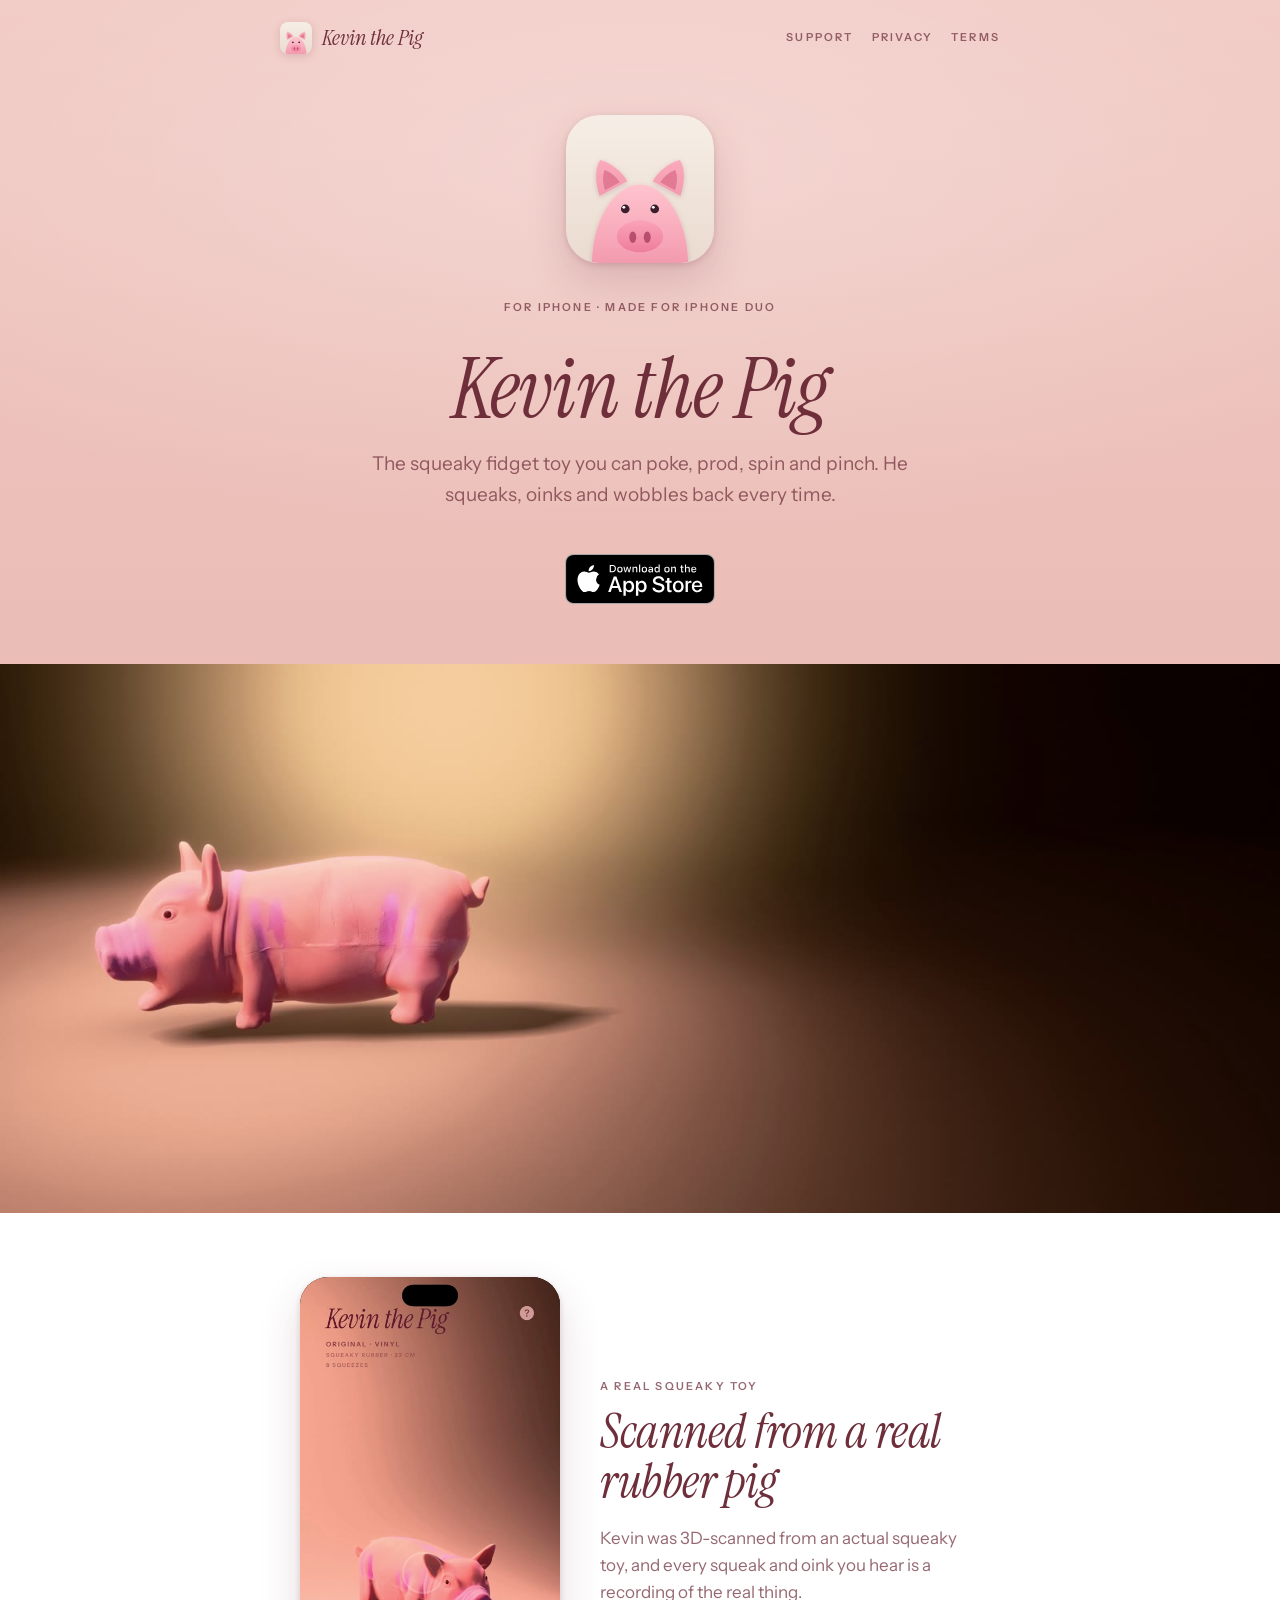
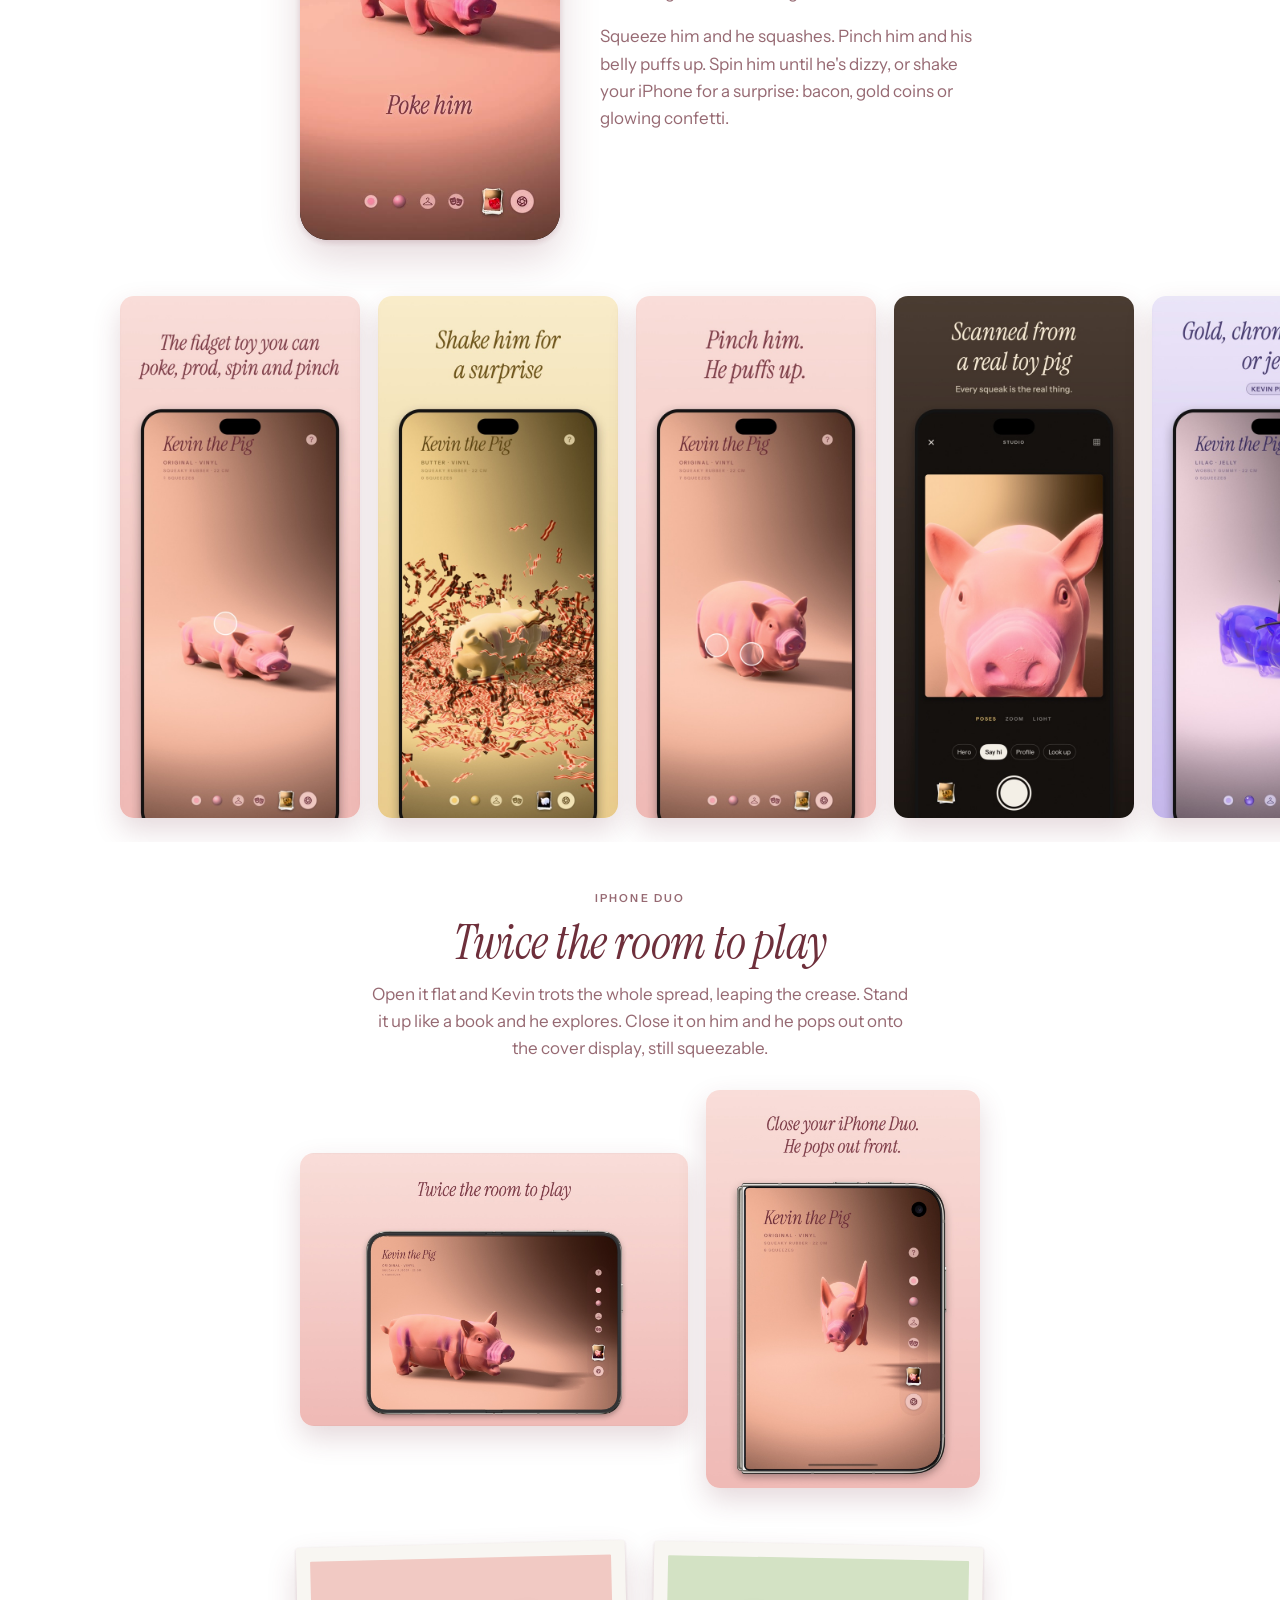
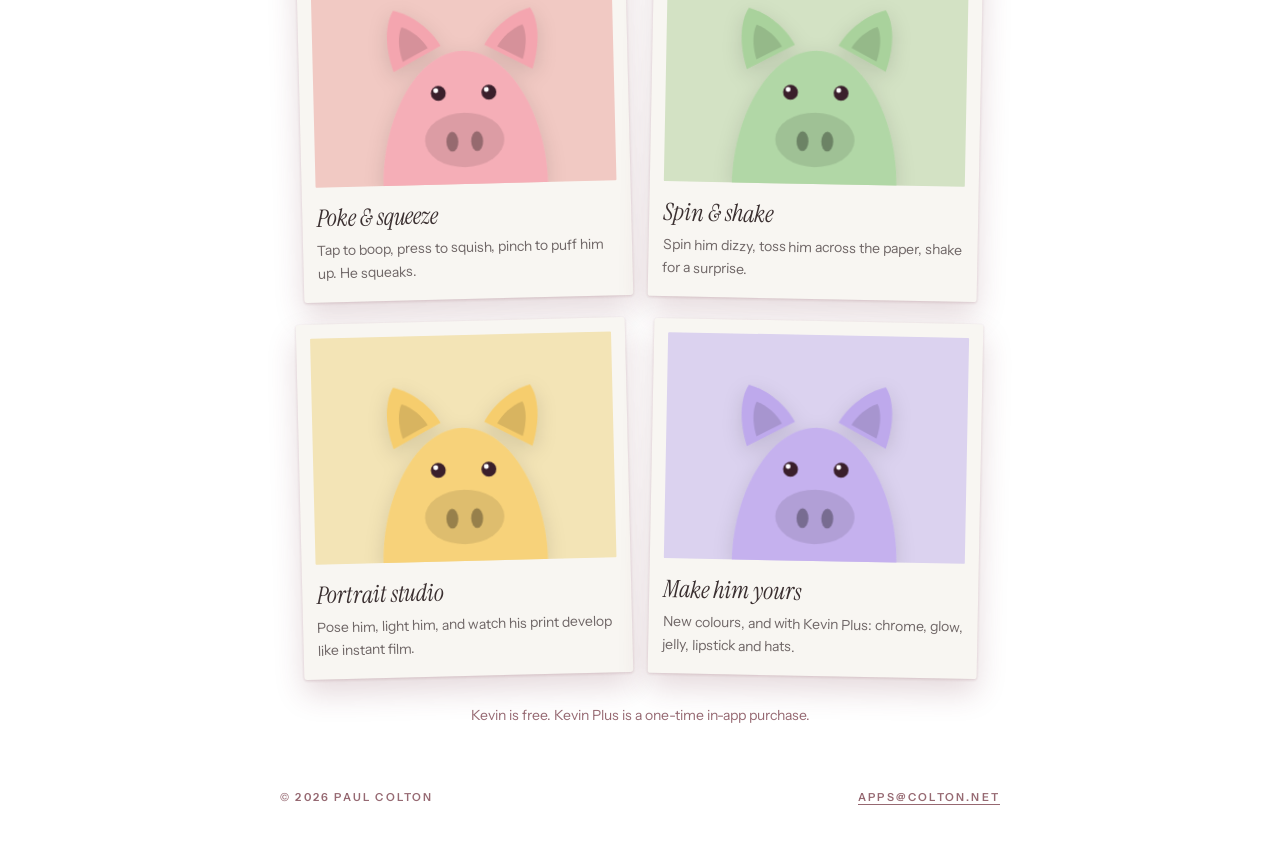
==== index.html @ c431381e "Launch page: App Store badge, header loop, app preview, screenshots, iPhone Duo - Apple's official D" ====
<!doctype html>
<html lang="en">
<head>
<meta charset="utf-8">
<meta name="viewport" content="width=device-width, initial-scale=1">
<meta name="theme-color" content="#F1C9C3" media="(prefers-color-scheme: light)">
<meta name="theme-color" content="#262A33" media="(prefers-color-scheme: dark)">
<link rel="icon" href="icon.svg" type="image/svg+xml">
<link rel="apple-touch-icon" href="apple-touch-icon.png">
<link rel="preconnect" href="https://fonts.googleapis.com">
<link rel="preconnect" href="https://fonts.gstatic.com" crossorigin>
<link rel="stylesheet" href="https://fonts.googleapis.com/css2?family=Instrument+Sans:wght@400;600&family=Instrument+Serif:ital@0;1&display=swap">
<link rel="stylesheet" href="style.css">
<title>Kevin the Pig</title>
<meta name="description" content="The squeaky fidget toy you can poke, prod, spin and pinch. Scanned from a real rubber pig, made for iPhone and iPhone Duo.">
<meta property="og:title" content="Kevin the Pig">
<meta property="og:description" content="The squeaky fidget toy you can poke, prod, spin and pinch. On the App Store.">
<meta property="og:image" content="https://kevinthepig.com/og-image.png">
</head>
<body>
<svg width="0" height="0" style="position:absolute" aria-hidden="true">
  <symbol id="pig" viewBox="160 300 704 724">
    <path fill="currentColor" d="M232 560C196 452 204 360 236 312C310 330 388 392 424 458Z"/>
    <path fill="currentColor" d="M792 560C828 452 820 360 788 312C714 330 636 392 600 458Z"/>
    <path fill="#000" fill-opacity="0.12" d="M270 520C250 460 254 408 268 380C310 394 350 430 372 466Z"/>
    <path fill="#000" fill-opacity="0.12" d="M754 520C774 460 770 408 756 380C714 394 674 430 652 466Z"/>
    <path fill="currentColor" d="M180 1024C180 740 330 480 512 480C694 480 844 740 844 1024Z"/>
    <path fill="#fff" fill-opacity="0.22" d="M180 1024C180 740 330 480 512 480C694 480 844 740 844 1024Z" style="mix-blend-mode:soft-light"/>
    <ellipse fill="#000" fill-opacity="0.1" cx="512" cy="840" rx="160" ry="110"/>
    <ellipse fill="#000" fill-opacity="0.32" cx="462" cy="846" rx="24" ry="40"/>
    <ellipse fill="#000" fill-opacity="0.32" cx="562" cy="846" rx="24" ry="40"/>
    <circle fill="#3A1F2B" cx="410" cy="650" r="30"/>
    <circle fill="#3A1F2B" cx="614" cy="650" r="30"/>
    <circle fill="#fff" cx="400" cy="639" r="10"/>
    <circle fill="#fff" cx="604" cy="639" r="10"/>
  </symbol>
</svg>
<header class="wrap site-header">
  <a class="brand" href="./"><img src="icon.svg" alt="" width="32" height="32"><span>Kevin the Pig</span></a>
  <nav class="nav label" aria-label="Site">
    <a href="support.html">Support</a>
    <a href="privacy.html">Privacy</a>
    <a href="terms.html">Terms</a>
  </nav>
</header>
<main>
  <section class="hero wrap">
    <img class="icon" src="icon.svg" alt="Kevin the Pig app icon" width="148" height="148">
    <p class="label" style="margin-top:28px">For iPhone · Made for iPhone Duo</p>
    <h1 class="display">Kevin the Pig</h1>
    <p class="lede">The squeaky fidget toy you can poke, prod, spin and pinch. He squeaks, oinks and wobbles back every time.</p>
    <!-- Apple's official badge (toolbox.marketingtools.apple.com), unmodified, linking to the product page. -->
    <a class="badge" href="https://apps.apple.com/app/id6817405741">
      <img src="media/app-store-badge-black.svg" alt="Download on the App Store" width="150" height="50">
    </a>
  </section>

  <figure class="banner">
    <video src="media/header.mp4" poster="media/header-poster.jpg" autoplay muted loop playsinline aria-label="Kevin trotting across the studio paper"></video>
  </figure>

  <section class="wrap feature">
    <div class="feature-video">
      <video src="media/preview.mp4" poster="media/preview-poster.jpg" autoplay muted loop playsinline aria-label="Kevin being poked, pinched, spun and shaken"></video>
    </div>
    <div class="feature-text">
      <p class="label">A real squeaky toy</p>
      <h2 class="display">Scanned from a real rubber pig</h2>
      <p>Kevin was 3D-scanned from an actual squeaky toy, and every squeak and oink you hear is a recording of the real thing.</p>
      <p>Squeeze him and he squashes. Pinch him and his belly puffs up. Spin him until he's dizzy, or shake your iPhone for a surprise: bacon, gold coins or glowing confetti.</p>
    </div>
  </section>

  <section class="shots" aria-label="Screenshots">
    <img src="media/shot-01-fidget.jpg" alt="The fidget toy you can poke, prod, spin and pinch" loading="lazy">
    <img src="media/shot-02-shake.jpg" alt="Shake him for a surprise" loading="lazy">
    <img src="media/shot-03-pinch.jpg" alt="Pinch him. He puffs up." loading="lazy">
    <img src="media/shot-04-scan.jpg" alt="Scanned from a real toy pig" loading="lazy">
    <img src="media/shot-05-materials.jpg" alt="Gold, chrome, glow… or jelly" loading="lazy">
    <img src="media/shot-06-portrait.jpg" alt="Snap his portrait" loading="lazy">
    <img src="media/shot-07-yours.jpg" alt="Make Kevin yours" loading="lazy">
  </section>

  <section class="wrap duo">
    <p class="label">iPhone Duo</p>
    <h2 class="display">Twice the room to play</h2>
    <p class="duo-lede">Open it flat and Kevin trots the whole spread, leaping the crease. Stand it up like a book and he explores. Close it on him and he pops out onto the cover display, still squeezable.</p>
    <div class="duo-shots">
      <img src="media/duo-inner-landscape-01-room.jpg" alt="Kevin on iPhone Duo's open display" loading="lazy">
      <img src="media/duo-outer-01-pop.jpg" alt="Kevin popping out onto iPhone Duo's cover display" loading="lazy">
    </div>
  </section>

  <section class="wrap">
    <div class="prints" aria-label="What you can do">
      <article class="print">
        <div class="swatch" style="background:#F1C9C3"><svg class="pig" style="color:#F4A5AF" aria-hidden="true"><use href="#pig"/></svg></div>
        <h3>Poke &amp; squeeze</h3>
        <p>Tap to boop, press to squish, pinch to puff him up. He squeaks.</p>
      </article>
      <article class="print">
        <div class="swatch" style="background:#D3E2C4"><svg class="pig" style="color:#A9D29C" aria-hidden="true"><use href="#pig"/></svg></div>
        <h3>Spin &amp; shake</h3>
        <p>Spin him dizzy, toss him across the paper, shake for a surprise.</p>
      </article>
      <article class="print">
        <div class="swatch" style="background:#F3E4B6"><svg class="pig" style="color:#F6CD6D" aria-hidden="true"><use href="#pig"/></svg></div>
        <h3>Portrait studio</h3>
        <p>Pose him, light him, and watch his print develop like instant film.</p>
      </article>
      <article class="print">
        <div class="swatch" style="background:#DBD2EF"><svg class="pig" style="color:#BEA9EC" aria-hidden="true"><use href="#pig"/></svg></div>
        <h3>Make him yours</h3>
        <p>New colours, and with Kevin Plus: chrome, glow, jelly, lipstick and hats.</p>
      </article>
    </div>
    <p class="fine">Kevin is free. Kevin Plus is a one-time in-app purchase.</p>
  </section>
</main>
<footer class="wrap site-footer label">
  <span>© 2026 Paul Colton</span>
  <span><a href="mailto:apps@colton.net">apps@colton.net</a></span>
</footer>
</body>
</html>
---- style.css ----
/* Kevin the Pig — colors from the app's editions.
   Light: Strawberry Milk. Dark: Midnight. */
:root {
  --paper: #F1C9C3;
  --paper-deep: #E8B8B1;
  --ink: #6E2F3B;
  --ink-soft: rgba(110, 47, 59, 0.72);
  --ink-faint: rgba(110, 47, 59, 0.18);
  --print: #F8F6F2;
  --pig: #F4A5AF;
  --accent: #E9808F;
  --shadow: rgba(110, 47, 59, 0.18);
  color-scheme: light;
}

@media (prefers-color-scheme: dark) {
  :root {
    --paper: #262A33;
    --paper-deep: #1D2027;
    --ink: #D8DBE4;
    --ink-soft: rgba(216, 219, 228, 0.72);
    --ink-faint: rgba(216, 219, 228, 0.16);
    --print: #F3F1EC;
    --pig: #F4A5AF;
    --accent: #BEA9EC;
    --shadow: rgba(0, 0, 0, 0.45);
    color-scheme: dark;
  }
}

* { box-sizing: border-box; }

html { -webkit-text-size-adjust: 100%; }

body {
  margin: 0;
  min-height: 100vh;
  background:
    radial-gradient(ellipse 120% 70% at 50% 18%, rgba(255, 255, 255, 0.28), transparent 60%),
    linear-gradient(var(--paper), var(--paper-deep));
  background-attachment: fixed;
  color: var(--ink);
  font-family: "Instrument Sans", -apple-system, BlinkMacSystemFont, "Helvetica Neue", sans-serif;
  font-size: 17px;
  line-height: 1.6;
}

a { color: inherit; text-underline-offset: 3px; text-decoration-thickness: 1px; }
a:hover { text-decoration-thickness: 2px; }

/* Placard labels, like the app's uppercase tracked captions. */
.label {
  font-size: 11px;
  font-weight: 600;
  letter-spacing: 0.2em;
  text-transform: uppercase;
  color: var(--ink-soft);
}

.display {
  font-family: "Instrument Serif", Georgia, serif;
  font-style: italic;
  font-weight: 400;
  line-height: 1.05;
  letter-spacing: -0.01em;
  margin: 0;
}

.wrap {
  width: 100%;
  max-width: 720px;
  margin: 0 auto;
  padding: 0 20px;
}

/* Header / footer */
.site-header {
  display: flex;
  align-items: center;
  justify-content: space-between;
  gap: 16px;
  padding: 20px 0;
}
.brand {
  display: inline-flex;
  align-items: center;
  gap: 10px;
  text-decoration: none;
}
.brand img { width: 32px; height: 32px; border-radius: 8px; box-shadow: 0 2px 8px var(--shadow); }
.brand span { font-family: "Instrument Serif", Georgia, serif; font-style: italic; font-size: 22px; }
.nav { display: flex; gap: 18px; }
.nav a { text-decoration: none; }
.nav a[aria-current="page"] { text-decoration: underline; }

.site-footer {
  padding: 48px 0 40px;
  display: flex;
  flex-wrap: wrap;
  justify-content: space-between;
  gap: 12px;
}

/* Hero */
.hero {
  text-align: center;
  padding: 40px 0 24px;
}
.hero .icon {
  width: 148px;
  height: 148px;
  border-radius: 33px;
  box-shadow: 0 18px 40px var(--shadow), 0 2px 6px var(--shadow);
}
.hero h1 { font-size: clamp(52px, 12vw, 84px); margin-top: 28px; }
.hero .lede {
  max-width: 30em;
  margin: 16px auto 0;
  font-size: 19px;
  color: var(--ink-soft);
}

.cta {
  display: inline-flex;
  align-items: center;
  gap: 10px;
  margin-top: 32px;
  padding: 14px 26px;
  border-radius: 999px;
  background: var(--ink);
  color: var(--paper);
  font-size: 13px;
  font-weight: 600;
  letter-spacing: 0.2em;
  text-transform: uppercase;
  text-decoration: none;
  box-shadow: 0 8px 20px var(--shadow);
  transition: transform 0.15s ease;
}
.cta:hover { transform: translateY(-1px); text-decoration: none; }
.cta:active { transform: scale(0.97); }
.cta[aria-disabled="true"] {
  background: transparent;
  color: var(--ink);
  box-shadow: none;
  border: 1px solid var(--ink-faint);
  pointer-events: none;
}
.cta-note { margin-top: 12px; font-size: 14px; color: var(--ink-soft); }

/* Instant-print cards */
.prints {
  display: grid;
  grid-template-columns: repeat(auto-fit, minmax(260px, 1fr));
  gap: 22px;
  margin: 56px 0 8px;
}
.print {
  background: var(--print);
  color: #3A2F30;
  padding: 14px 14px 18px;
  border-radius: 3px;
  box-shadow: 0 14px 30px var(--shadow), 0 1px 3px var(--shadow);
}
.print:nth-child(odd) { transform: rotate(-1.4deg); }
.print:nth-child(even) { transform: rotate(1.1deg); }
.print .swatch {
  aspect-ratio: 4 / 3;
  border-radius: 1px;
  display: grid;
  place-items: center;
}
.print .swatch {
  overflow: hidden;
  place-items: end center;
}
.print .swatch .pig {
  width: 58%;
  aspect-ratio: 704 / 724;
  height: auto;
  margin-bottom: -2px;
  filter: drop-shadow(0 6px 10px rgba(0, 0, 0, 0.12));
}
.print h3 {
  font-family: "Instrument Serif", Georgia, serif;
  font-style: italic;
  font-weight: 400;
  font-size: 24px;
  margin: 12px 0 2px;
}
.print p { margin: 0; font-size: 14px; color: rgba(58, 47, 48, 0.72); }

/* Editions strip */
.editions {
  display: flex;
  justify-content: center;
  gap: 12px;
  margin: 36px 0 0;
  padding: 0;
  list-style: none;
}
.editions li {
  width: 28px;
  height: 28px;
  border-radius: 50%;
  border: 2px solid var(--print);
  box-shadow: 0 3px 8px var(--shadow);
}

/* Document pages */
.doc {
  background: var(--print);
  color: #3A2F30;
  border-radius: 4px;
  padding: clamp(24px, 6vw, 56px);
  margin: 16px 0 0;
  box-shadow: 0 18px 44px var(--shadow), 0 1px 3px var(--shadow);
}
.doc h1 { font-size: clamp(40px, 9vw, 60px); }
.doc h2 {
  font-family: "Instrument Serif", Georgia, serif;
  font-style: italic;
  font-weight: 400;
  font-size: 28px;
  margin: 36px 0 8px;
}
.doc .label { color: rgba(58, 47, 48, 0.6); }
.doc a { color: #6E2F3B; }
.doc ul { padding-left: 1.2em; }
.doc li { margin: 6px 0; }
.doc dl { display: grid; grid-template-columns: max-content 1fr; gap: 10px 20px; margin: 16px 0; }
.doc dt { font-weight: 600; }
.doc dd { margin: 0; }
@media (max-width: 520px) {
  .doc dl { grid-template-columns: 1fr; gap: 2px; }
  .doc dd { margin-bottom: 10px; }
}

.callout {
  border-left: 3px solid #E9808F;
  padding: 4px 0 4px 16px;
  margin: 20px 0;
}

/* App Store badge: Apple's artwork, unmodified, at least 40px high, with clear space. */
.badge { display: inline-block; margin-top: 32px; padding: 12px; line-height: 0; }
.badge img { height: 50px; width: auto; }

/* The product page header loop, full width. */
.banner { margin: 24px 0 0; }
.banner video { display: block; width: 100%; aspect-ratio: 3840 / 1646; object-fit: cover; }

/* The app preview beside its words. */
.feature {
  display: grid;
  grid-template-columns: minmax(0, 260px) 1fr;
  gap: 40px;
  align-items: center;
  margin-top: 64px;
}
.feature-video video {
  display: block;
  width: 100%;
  aspect-ratio: 886 / 1920;
  border-radius: 28px;
  background: #000;
  box-shadow: 0 18px 40px var(--shadow), 0 2px 6px var(--shadow);
}
.feature h2, .duo h2 { font-size: clamp(36px, 7vw, 48px); margin: 8px 0 12px; }
.feature p, .duo-lede { color: var(--ink-soft); }
@media (max-width: 620px) {
  .feature { grid-template-columns: 1fr; text-align: center; }
  .feature-video { max-width: 240px; margin: 0 auto; }
}

/* Screenshots: a strip that scrolls sideways. */
.shots {
  display: flex;
  gap: 18px;
  overflow-x: auto;
  scroll-snap-type: x mandatory;
  padding: 56px max(20px, calc((100vw - 1040px) / 2)) 24px;
  scrollbar-width: none;
}
.shots::-webkit-scrollbar { display: none; }
.shots img {
  flex: 0 0 auto;
  width: min(62vw, 240px);
  height: auto;
  border-radius: 14px;
  scroll-snap-align: center;
  box-shadow: 0 12px 28px var(--shadow);
}

/* iPhone Duo */
.duo { text-align: center; margin-top: 48px; }
.duo-lede { max-width: 32em; margin: 0 auto; }
.duo-shots {
  display: grid;
  grid-template-columns: 1.42fr 1fr;
  gap: 18px;
  align-items: center;
  margin-top: 28px;
}
.duo-shots img { width: 100%; height: auto; border-radius: 14px; box-shadow: 0 12px 28px var(--shadow); }

.fine { text-align: center; font-size: 14px; color: var(--ink-soft); margin-top: 28px; }

@media (prefers-reduced-motion: reduce) {
  .cta, .print { transition: none; transform: none !important; }
}
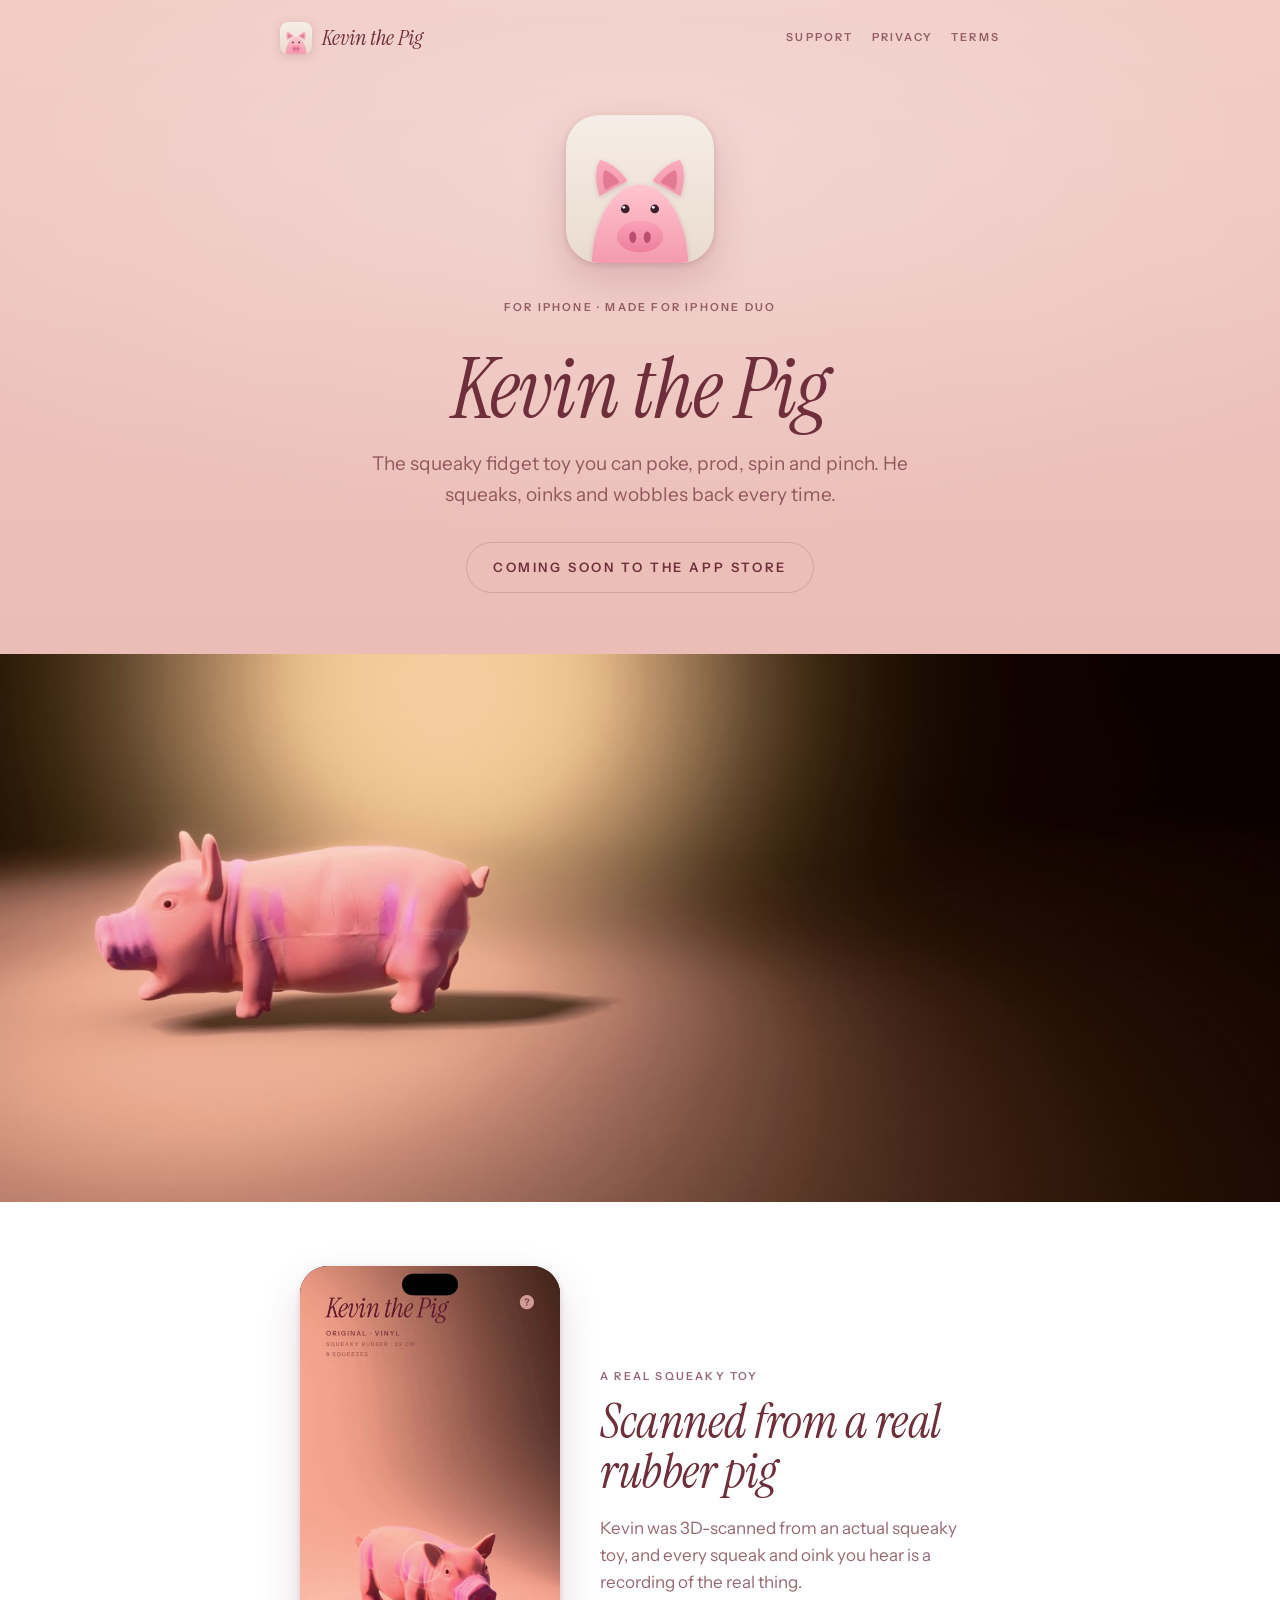
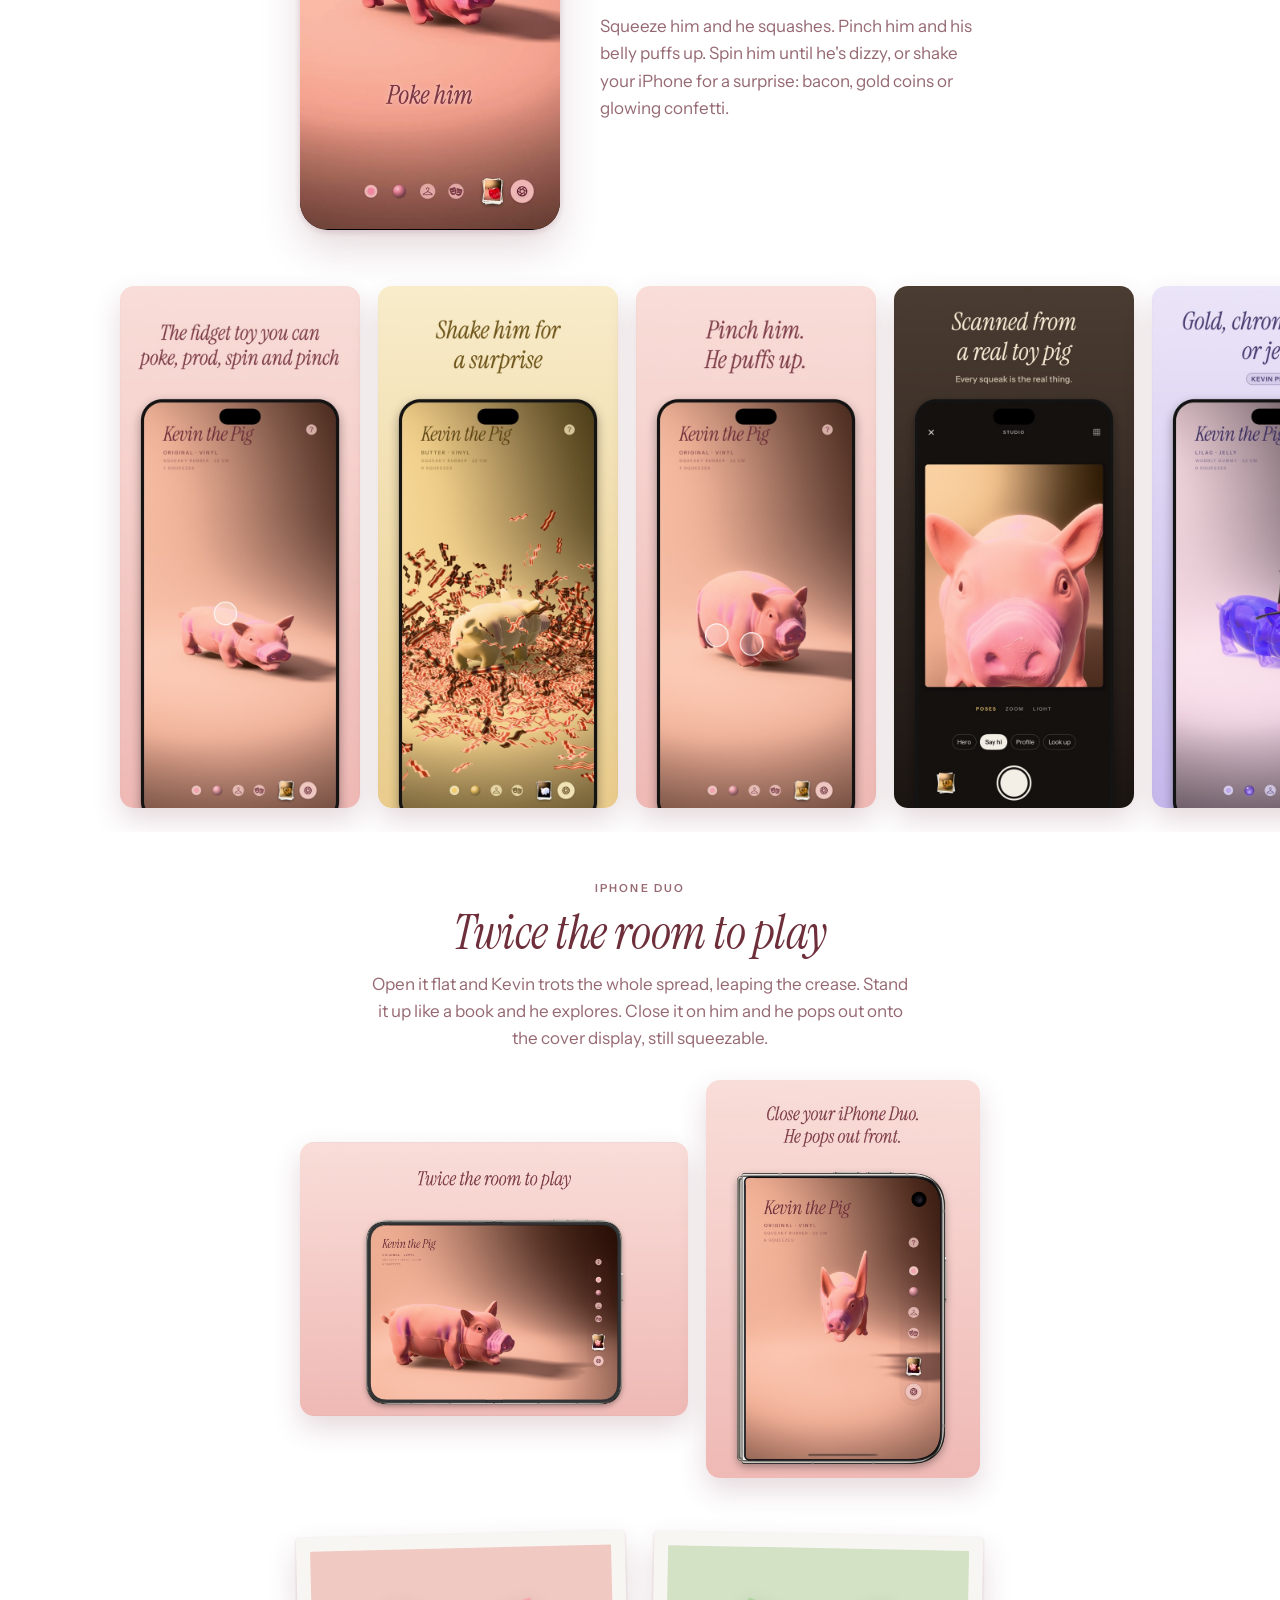
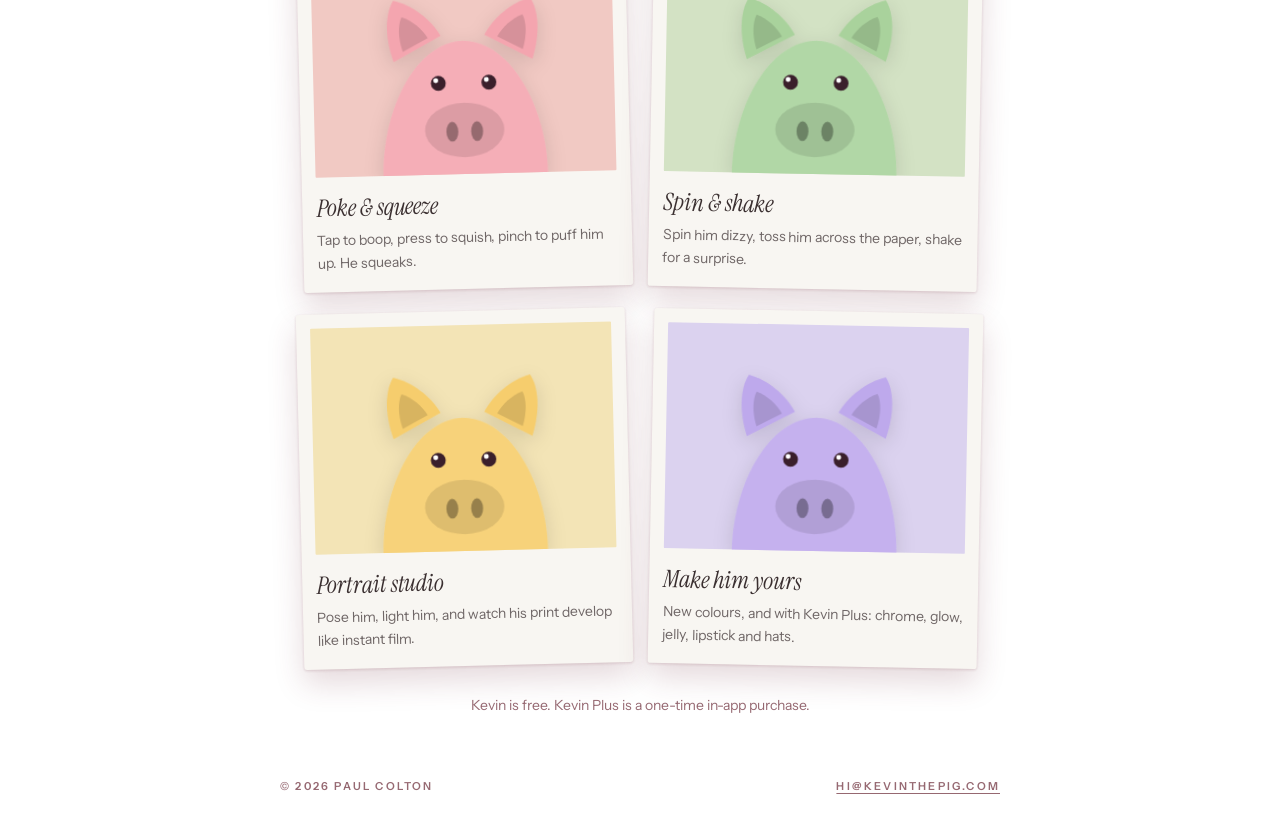
==== commit c922b871: "Badge appears by itself at launch; footer email hi@kevinthepig.com store.js asks Apple's lookup serv" ====
--- a/index.html
+++ b/index.html
@@ -14,7 +14,7 @@
 <title>Kevin the Pig</title>
 <meta name="description" content="The squeaky fidget toy you can poke, prod, spin and pinch. Scanned from a real rubber pig, made for iPhone and iPhone Duo.">
 <meta property="og:title" content="Kevin the Pig">
-<meta property="og:description" content="The squeaky fidget toy you can poke, prod, spin and pinch. On the App Store.">
+<meta property="og:description" content="The squeaky fidget toy you can poke, prod, spin and pinch. For iPhone and iPhone Duo.">
 <meta property="og:image" content="https://kevinthepig.com/og-image.png">
 </head>
 <body>
@@ -49,10 +49,12 @@
     <p class="label" style="margin-top:28px">For iPhone · Made for iPhone Duo</p>
     <h1 class="display">Kevin the Pig</h1>
     <p class="lede">The squeaky fidget toy you can poke, prod, spin and pinch. He squeaks, oinks and wobbles back every time.</p>
-    <!-- Apple's official badge (toolbox.marketingtools.apple.com), unmodified, linking to the product page. -->
-    <a class="badge" href="https://apps.apple.com/app/id6817405741">
+    <!-- Apple's official badge (toolbox.marketingtools.apple.com), unmodified, linking to the
+         product page. store.js shows it once Kevin is on the App Store; until then, "Coming soon". -->
+    <a class="badge" href="https://apps.apple.com/app/id6817405741" data-store-badge hidden>
       <img src="media/app-store-badge-black.svg" alt="Download on the App Store" width="150" height="50">
     </a>
+    <p class="cta" aria-disabled="true" data-store-soon>Coming soon to the App Store</p>
   </section>
 
   <figure class="banner">
@@ -119,7 +121,8 @@
 </main>
 <footer class="wrap site-footer label">
   <span>© 2026 Paul Colton</span>
-  <span><a href="mailto:apps@colton.net">apps@colton.net</a></span>
+  <span><a href="mailto:hi@kevinthepig.com">hi@kevinthepig.com</a></span>
 </footer>
+<script src="store.js" defer></script>
 </body>
 </html>
--- a/style.css
+++ b/style.css
@@ -309,3 +309,5 @@
 @media (prefers-reduced-motion: reduce) {
   .cta, .print { transition: none; transform: none !important; }
 }
+
+[hidden] { display: none !important; }
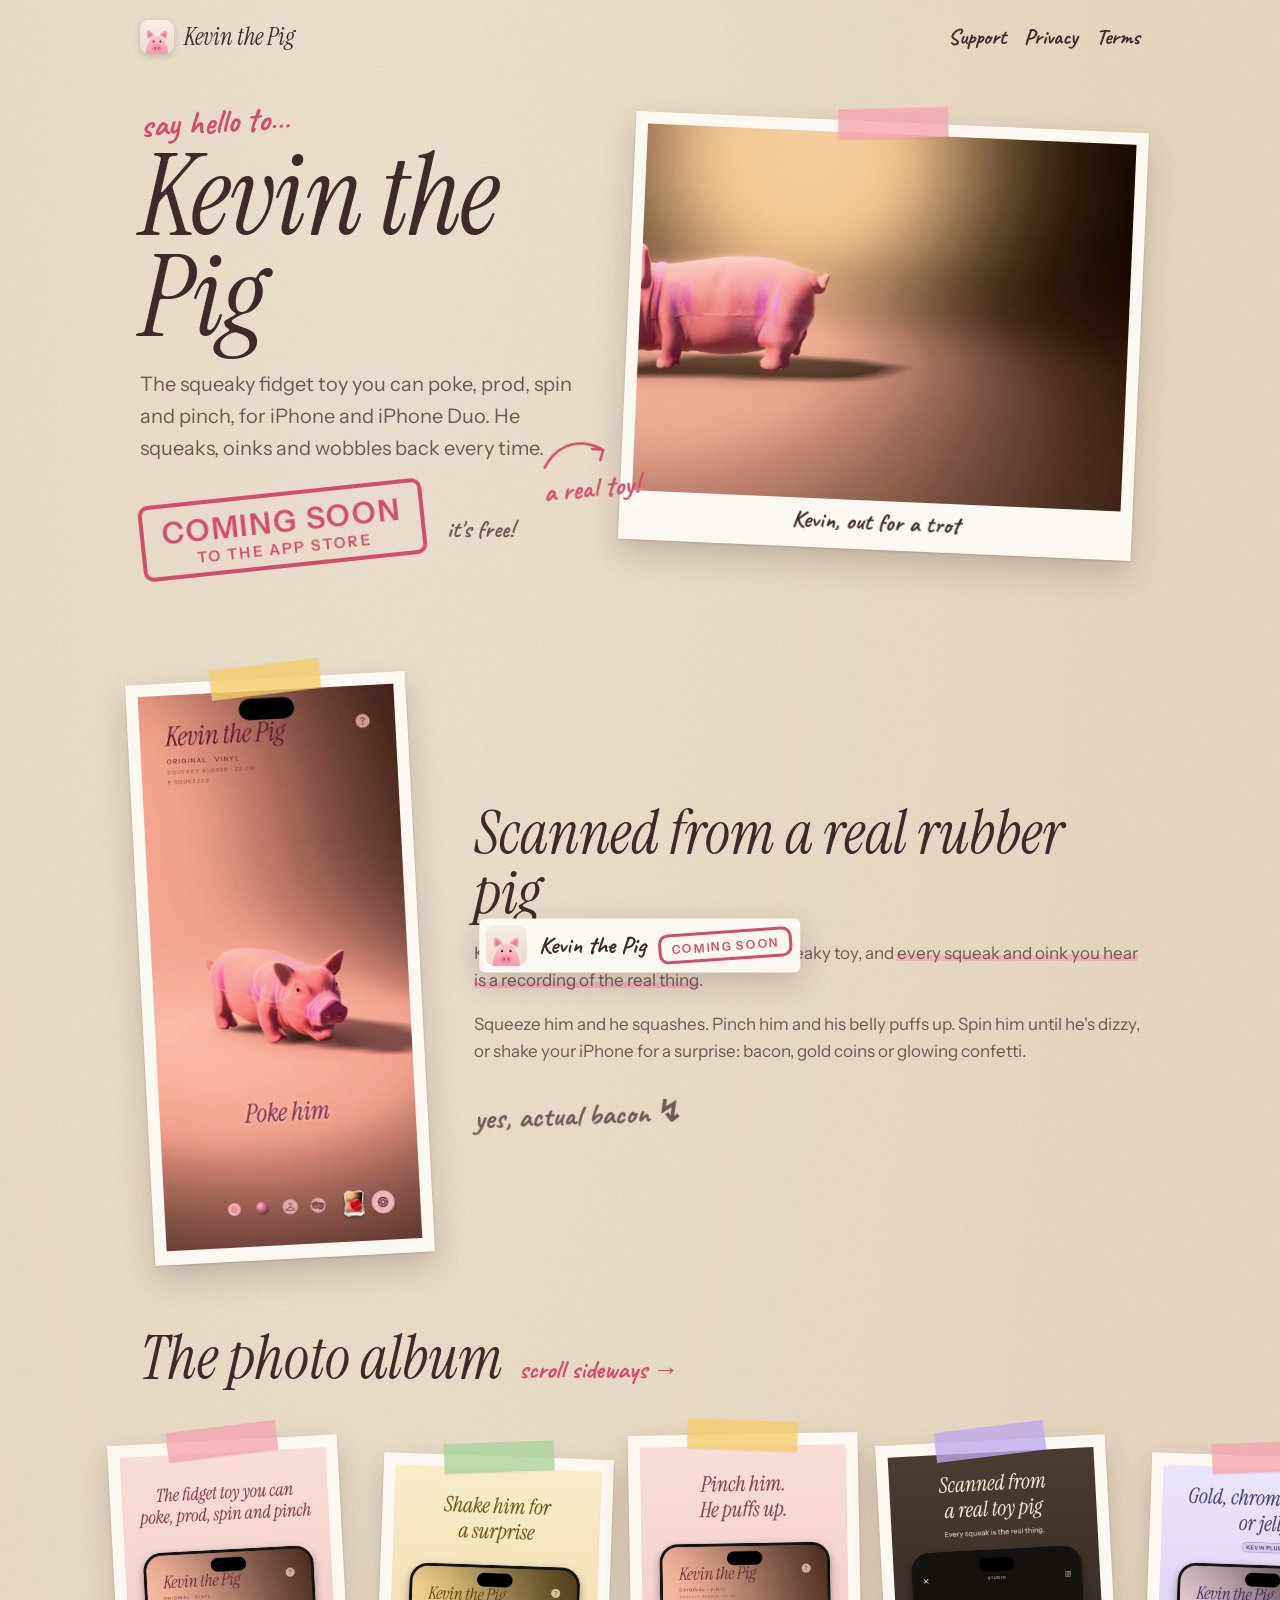
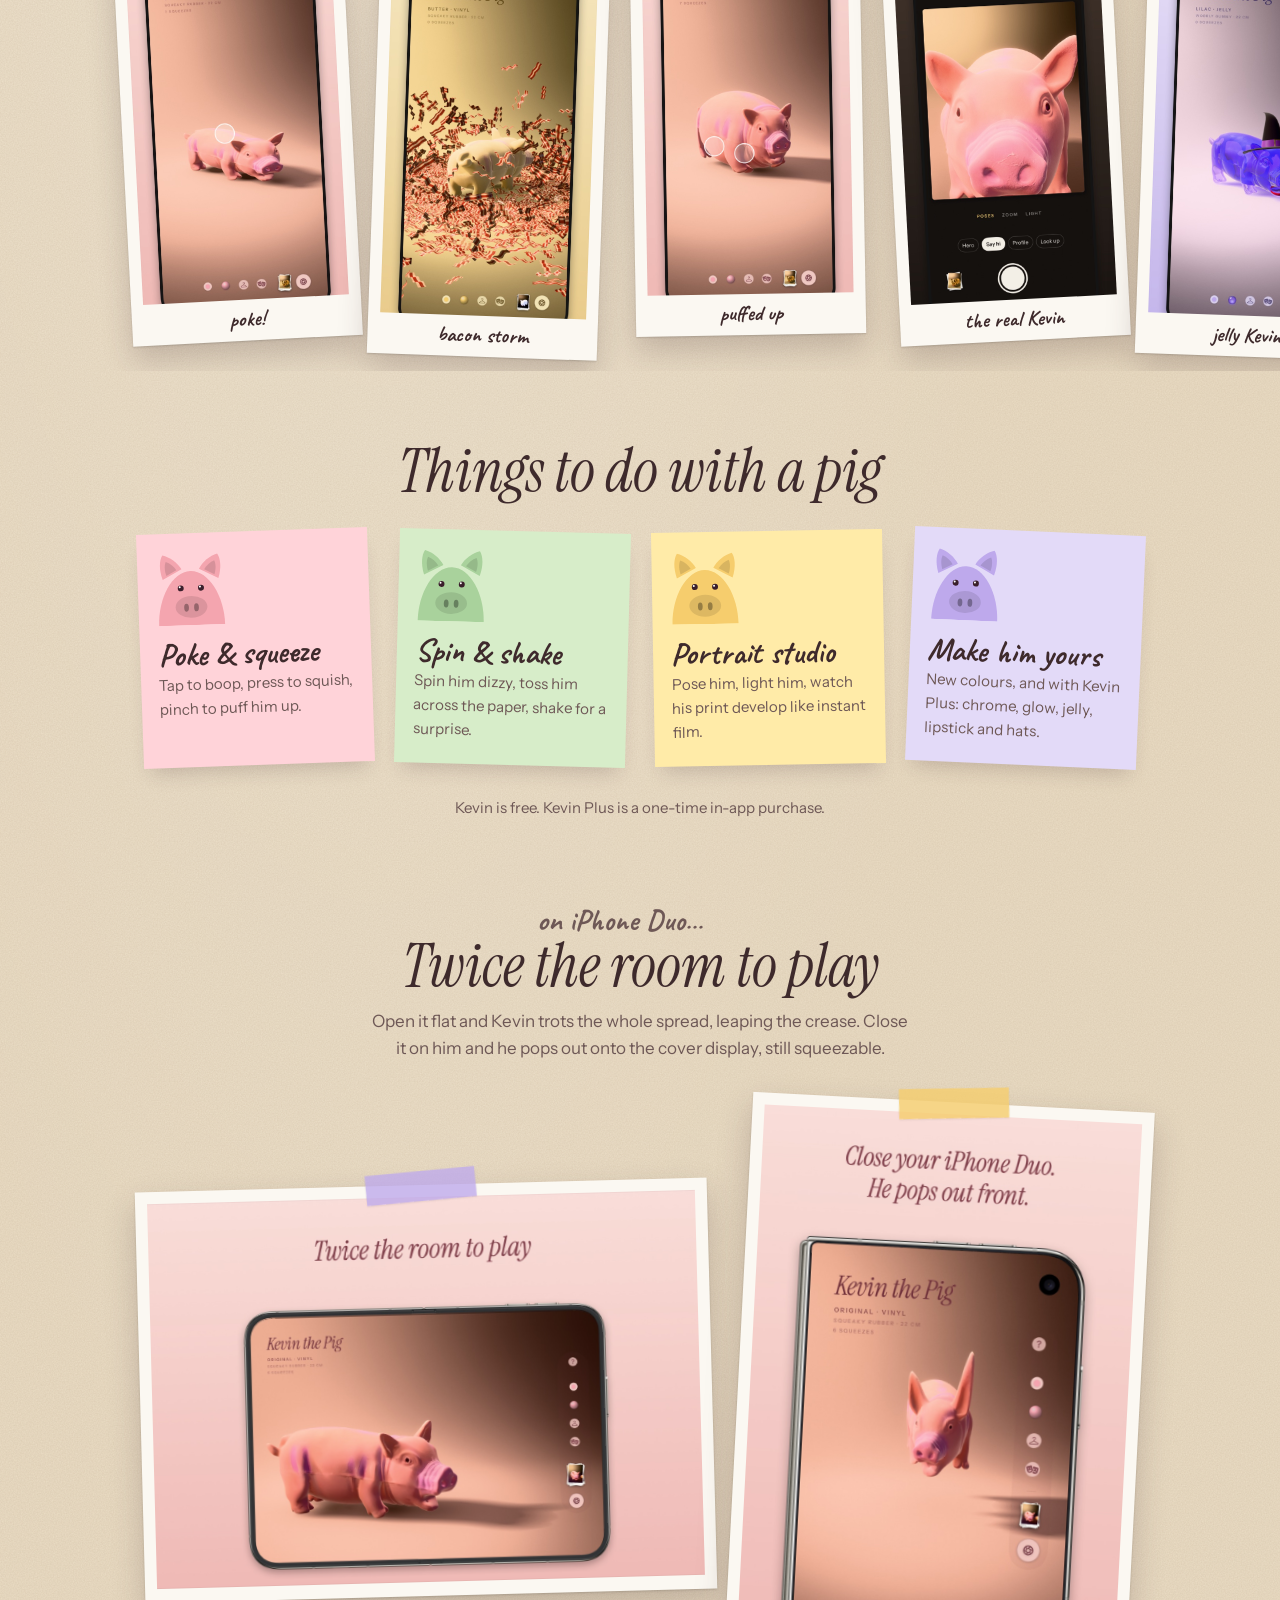
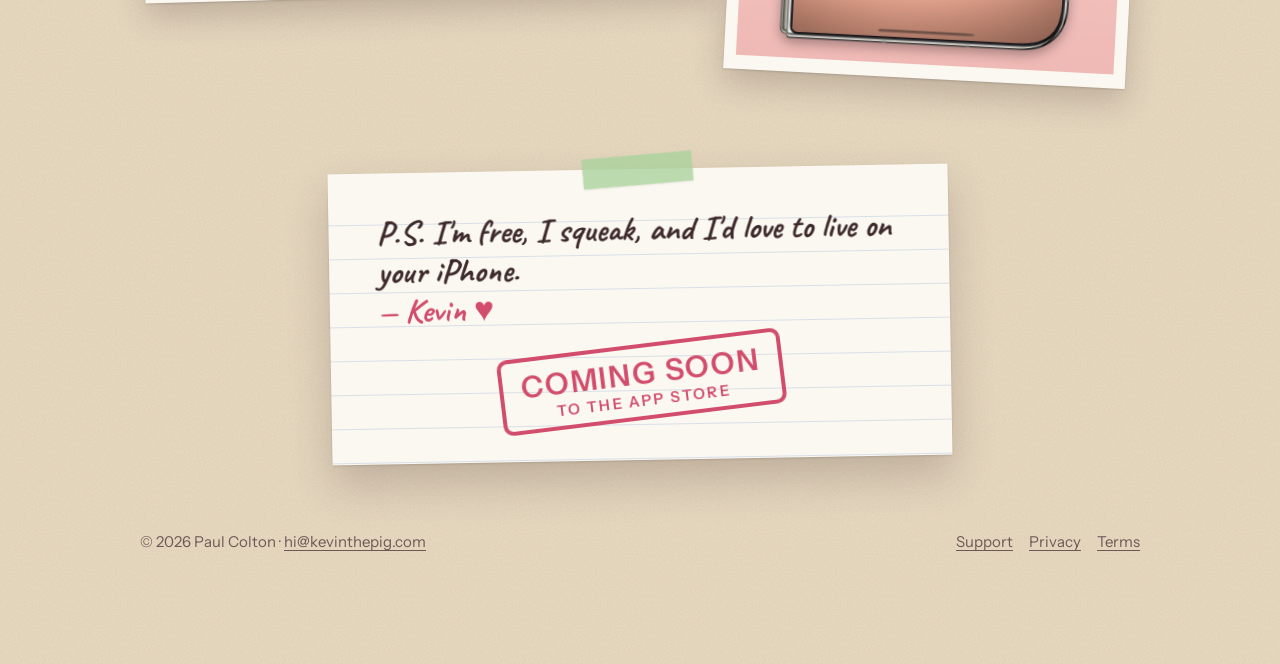
==== commit 6ffbdef5: "Scrapbook redesign: kraft paper, taped instant prints, sticky notes Landing page rebuilt around the " ====
--- a/index.html
+++ b/index.html
@@ -2,22 +2,22 @@
 <html lang="en">
 <head>
 <meta charset="utf-8">
-<meta name="viewport" content="width=device-width, initial-scale=1">
-<meta name="theme-color" content="#F1C9C3" media="(prefers-color-scheme: light)">
-<meta name="theme-color" content="#262A33" media="(prefers-color-scheme: dark)">
+<meta name="viewport" content="width=device-width, initial-scale=1, viewport-fit=cover">
+<meta name="theme-color" content="#EADCC4" media="(prefers-color-scheme: light)">
+<meta name="theme-color" content="#2B2321" media="(prefers-color-scheme: dark)">
 <link rel="icon" href="icon.svg" type="image/svg+xml">
 <link rel="apple-touch-icon" href="apple-touch-icon.png">
 <link rel="preconnect" href="https://fonts.googleapis.com">
 <link rel="preconnect" href="https://fonts.gstatic.com" crossorigin>
-<link rel="stylesheet" href="https://fonts.googleapis.com/css2?family=Instrument+Sans:wght@400;600&family=Instrument+Serif:ital@0;1&display=swap">
-<link rel="stylesheet" href="style.css">
+<link rel="stylesheet" href="https://fonts.googleapis.com/css2?family=Caveat:wght@500;700&family=Instrument+Sans:wght@400;600&family=Instrument+Serif:ital@0;1&display=swap">
+<link rel="stylesheet" href="style.css?v=scrapbook1">
 <title>Kevin the Pig</title>
 <meta name="description" content="The squeaky fidget toy you can poke, prod, spin and pinch. Scanned from a real rubber pig, made for iPhone and iPhone Duo.">
 <meta property="og:title" content="Kevin the Pig">
 <meta property="og:description" content="The squeaky fidget toy you can poke, prod, spin and pinch. For iPhone and iPhone Duo.">
 <meta property="og:image" content="https://kevinthepig.com/og-image.png">
 </head>
-<body>
+<body class="home">
 <svg width="0" height="0" style="position:absolute" aria-hidden="true">
   <symbol id="pig" viewBox="160 300 704 724">
     <path fill="currentColor" d="M232 560C196 452 204 360 236 312C310 330 388 392 424 458Z"/>
@@ -25,7 +25,6 @@
     <path fill="#000" fill-opacity="0.12" d="M270 520C250 460 254 408 268 380C310 394 350 430 372 466Z"/>
     <path fill="#000" fill-opacity="0.12" d="M754 520C774 460 770 408 756 380C714 394 674 430 652 466Z"/>
     <path fill="currentColor" d="M180 1024C180 740 330 480 512 480C694 480 844 740 844 1024Z"/>
-    <path fill="#fff" fill-opacity="0.22" d="M180 1024C180 740 330 480 512 480C694 480 844 740 844 1024Z" style="mix-blend-mode:soft-light"/>
     <ellipse fill="#000" fill-opacity="0.1" cx="512" cy="840" rx="160" ry="110"/>
     <ellipse fill="#000" fill-opacity="0.32" cx="462" cy="846" rx="24" ry="40"/>
     <ellipse fill="#000" fill-opacity="0.32" cx="562" cy="846" rx="24" ry="40"/>
@@ -35,94 +34,124 @@
     <circle fill="#fff" cx="604" cy="639" r="10"/>
   </symbol>
 </svg>
-<header class="wrap site-header">
-  <a class="brand" href="./"><img src="icon.svg" alt="" width="32" height="32"><span>Kevin the Pig</span></a>
-  <nav class="nav label" aria-label="Site">
+
+<header class="site-header">
+  <a class="brand serif" href="./"><img src="icon.svg" alt="" width="34" height="34">Kevin the Pig</a>
+  <nav class="nav" aria-label="Site">
     <a href="support.html">Support</a>
     <a href="privacy.html">Privacy</a>
     <a href="terms.html">Terms</a>
   </nav>
 </header>
+
 <main>
-  <section class="hero wrap">
-    <img class="icon" src="icon.svg" alt="Kevin the Pig app icon" width="148" height="148">
-    <p class="label" style="margin-top:28px">For iPhone · Made for iPhone Duo</p>
-    <h1 class="display">Kevin the Pig</h1>
-    <p class="lede">The squeaky fidget toy you can poke, prod, spin and pinch. He squeaks, oinks and wobbles back every time.</p>
-    <!-- Apple's official badge (toolbox.marketingtools.apple.com), unmodified, linking to the
-         product page. store.js shows it once Kevin is on the App Store; until then, "Coming soon". -->
-    <a class="badge" href="https://apps.apple.com/app/id6817405741" data-store-badge hidden>
-      <img src="media/app-store-badge-black.svg" alt="Download on the App Store" width="150" height="50">
-    </a>
-    <p class="cta" aria-disabled="true" data-store-soon>Coming soon to the App Store</p>
+  <section class="hero">
+    <div>
+      <p class="hand hi">say hello to…</p>
+      <h1 class="serif">Kevin the Pig</h1>
+      <p class="lede">The squeaky fidget toy you can poke, prod, spin and pinch, for iPhone and iPhone Duo. He squeaks, oinks and wobbles back every time.</p>
+      <!-- Apple's official badge (toolbox.marketingtools.apple.com), unmodified, linking to the
+           product page. store.js shows it once Kevin is on the App Store; until then, the stamp. -->
+      <div class="get" data-hero-cta>
+        <a class="badge" href="https://apps.apple.com/app/id6817405741" data-store-badge hidden>
+          <picture>
+            <source srcset="media/app-store-badge-white.svg" media="(prefers-color-scheme: dark)">
+            <img src="media/app-store-badge-black.svg" alt="Download on the App Store" width="168" height="56">
+          </picture>
+        </a>
+        <p class="stamp" data-store-soon><b>Coming soon</b>to the App Store</p>
+        <span class="aside">it's free!</span>
+      </div>
+    </div>
+    <figure class="polaroid hero-pic">
+      <span class="tape"></span>
+      <video src="media/header.mp4" poster="media/header-poster.jpg" autoplay muted loop playsinline aria-label="Kevin trotting across the studio paper"></video>
+      <figcaption>Kevin, out for a trot</figcaption>
+      <span class="note note-1 hand">
+        <svg width="70" height="40" viewBox="0 0 70 40" aria-hidden="true"><path d="M4 30 C 20 6, 44 4, 64 18 M64 18 l-11 -2 M64 18 l-4 10" fill="none" stroke="currentColor" stroke-width="2.5" stroke-linecap="round"/></svg>
+        a real toy!
+      </span>
+    </figure>
   </section>
 
-  <figure class="banner">
-    <video src="media/header.mp4" poster="media/header-poster.jpg" autoplay muted loop playsinline aria-label="Kevin trotting across the studio paper"></video>
-  </figure>
-
-  <section class="wrap feature">
-    <div class="feature-video">
-      <video src="media/preview.mp4" poster="media/preview-poster.jpg" autoplay muted loop playsinline aria-label="Kevin being poked, pinched, spun and shaken"></video>
-    </div>
-    <div class="feature-text">
-      <p class="label">A real squeaky toy</p>
-      <h2 class="display">Scanned from a real rubber pig</h2>
-      <p>Kevin was 3D-scanned from an actual squeaky toy, and every squeak and oink you hear is a recording of the real thing.</p>
-      <p>Squeeze him and he squashes. Pinch him and his belly puffs up. Spin him until he's dizzy, or shake your iPhone for a surprise: bacon, gold coins or glowing confetti.</p>
+  <section class="page wrap">
+    <div class="feature">
+      <figure class="polaroid">
+        <span class="tape butter"></span>
+        <video src="media/preview.mp4" poster="media/preview-poster.jpg" autoplay muted loop playsinline aria-label="Kevin being poked, pinched, spun and shaken"></video>
+      </figure>
+      <div>
+        <h2 class="serif">Scanned from a real rubber pig</h2>
+        <p>Kevin was 3D-scanned from an actual squeaky toy, and <u>every squeak and oink you hear is a recording of the real thing</u>.</p>
+        <p>Squeeze him and he squashes. Pinch him and his belly puffs up. Spin him until he's dizzy, or shake your iPhone for a surprise: bacon, gold coins or glowing confetti.</p>
+        <p class="hand scribble">yes, actual bacon ↯</p>
+      </div>
     </div>
   </section>
 
-  <section class="shots" aria-label="Screenshots">
-    <img src="media/shot-01-fidget.jpg" alt="The fidget toy you can poke, prod, spin and pinch" loading="lazy">
-    <img src="media/shot-02-shake.jpg" alt="Shake him for a surprise" loading="lazy">
-    <img src="media/shot-03-pinch.jpg" alt="Pinch him. He puffs up." loading="lazy">
-    <img src="media/shot-04-scan.jpg" alt="Scanned from a real toy pig" loading="lazy">
-    <img src="media/shot-05-materials.jpg" alt="Gold, chrome, glow… or jelly" loading="lazy">
-    <img src="media/shot-06-portrait.jpg" alt="Snap his portrait" loading="lazy">
-    <img src="media/shot-07-yours.jpg" alt="Make Kevin yours" loading="lazy">
+  <section class="page">
+    <div class="wrap board-head"><h2 class="serif">The photo album</h2><span class="hand">scroll sideways →</span></div>
+    <div class="board" aria-label="Screenshots">
+      <figure class="polaroid"><span class="tape"></span><img src="media/shot-01-fidget.jpg" alt="The fidget toy you can poke, prod, spin and pinch" loading="lazy"><figcaption>poke!</figcaption></figure>
+      <figure class="polaroid"><span class="tape"></span><img src="media/shot-02-shake.jpg" alt="Shake him for a surprise" loading="lazy"><figcaption>bacon storm</figcaption></figure>
+      <figure class="polaroid"><span class="tape"></span><img src="media/shot-03-pinch.jpg" alt="Pinch him. He puffs up." loading="lazy"><figcaption>puffed up</figcaption></figure>
+      <figure class="polaroid"><span class="tape"></span><img src="media/shot-04-scan.jpg" alt="Scanned from a real toy pig" loading="lazy"><figcaption>the real Kevin</figcaption></figure>
+      <figure class="polaroid"><span class="tape"></span><img src="media/shot-05-materials.jpg" alt="Gold, chrome, glow… or jelly" loading="lazy"><figcaption>jelly Kevin!!</figcaption></figure>
+      <figure class="polaroid"><span class="tape"></span><img src="media/shot-06-portrait.jpg" alt="Snap his portrait" loading="lazy"><figcaption>say oink</figcaption></figure>
+      <figure class="polaroid"><span class="tape"></span><img src="media/shot-07-yours.jpg" alt="Make Kevin yours" loading="lazy"><figcaption>all dressed up</figcaption></figure>
+    </div>
   </section>
 
-  <section class="wrap duo">
-    <p class="label">iPhone Duo</p>
-    <h2 class="display">Twice the room to play</h2>
-    <p class="duo-lede">Open it flat and Kevin trots the whole spread, leaping the crease. Stand it up like a book and he explores. Close it on him and he pops out onto the cover display, still squeezable.</p>
+  <section class="page wrap">
+    <h2 class="serif" style="text-align:center">Things to do with a pig</h2>
+    <div class="notes">
+      <article class="sticky-note"><svg style="color:#F4A5AF" aria-hidden="true"><use href="#pig"/></svg><h3>Poke &amp; squeeze</h3><p>Tap to boop, press to squish, pinch to puff him up.</p></article>
+      <article class="sticky-note"><svg style="color:#A9D29C" aria-hidden="true"><use href="#pig"/></svg><h3>Spin &amp; shake</h3><p>Spin him dizzy, toss him across the paper, shake for a surprise.</p></article>
+      <article class="sticky-note"><svg style="color:#F6CD6D" aria-hidden="true"><use href="#pig"/></svg><h3>Portrait studio</h3><p>Pose him, light him, watch his print develop like instant film.</p></article>
+      <article class="sticky-note"><svg style="color:#BEA9EC" aria-hidden="true"><use href="#pig"/></svg><h3>Make him yours</h3><p>New colours, and with Kevin Plus: chrome, glow, jelly, lipstick and hats.</p></article>
+    </div>
+    <p class="fine">Kevin is free. Kevin Plus is a one-time in-app purchase.</p>
+  </section>
+
+  <section class="page wrap duo">
+    <p class="hand" style="font-size:30px;margin:0">on iPhone Duo…</p>
+    <h2 class="serif">Twice the room to play</h2>
+    <p>Open it flat and Kevin trots the whole spread, leaping the crease. Close it on him and he pops out onto the cover display, still squeezable.</p>
     <div class="duo-shots">
-      <img src="media/duo-inner-landscape-01-room.jpg" alt="Kevin on iPhone Duo's open display" loading="lazy">
-      <img src="media/duo-outer-01-pop.jpg" alt="Kevin popping out onto iPhone Duo's cover display" loading="lazy">
+      <figure class="polaroid"><span class="tape lilac"></span><img src="media/duo-inner-landscape-01-room.jpg" alt="Kevin on iPhone Duo's open display" loading="lazy"></figure>
+      <figure class="polaroid"><span class="tape butter"></span><img src="media/duo-outer-01-pop.jpg" alt="Kevin popping out onto iPhone Duo's cover display" loading="lazy"></figure>
     </div>
   </section>
 
   <section class="wrap">
-    <div class="prints" aria-label="What you can do">
-      <article class="print">
-        <div class="swatch" style="background:#F1C9C3"><svg class="pig" style="color:#F4A5AF" aria-hidden="true"><use href="#pig"/></svg></div>
-        <h3>Poke &amp; squeeze</h3>
-        <p>Tap to boop, press to squish, pinch to puff him up. He squeaks.</p>
-      </article>
-      <article class="print">
-        <div class="swatch" style="background:#D3E2C4"><svg class="pig" style="color:#A9D29C" aria-hidden="true"><use href="#pig"/></svg></div>
-        <h3>Spin &amp; shake</h3>
-        <p>Spin him dizzy, toss him across the paper, shake for a surprise.</p>
-      </article>
-      <article class="print">
-        <div class="swatch" style="background:#F3E4B6"><svg class="pig" style="color:#F6CD6D" aria-hidden="true"><use href="#pig"/></svg></div>
-        <h3>Portrait studio</h3>
-        <p>Pose him, light him, and watch his print develop like instant film.</p>
-      </article>
-      <article class="print">
-        <div class="swatch" style="background:#DBD2EF"><svg class="pig" style="color:#BEA9EC" aria-hidden="true"><use href="#pig"/></svg></div>
-        <h3>Make him yours</h3>
-        <p>New colours, and with Kevin Plus: chrome, glow, jelly, lipstick and hats.</p>
-      </article>
+    <div class="ps">
+      <span class="tape mint"></span>
+      <p class="hand">P.S. I'm free, I squeak, and I'd love to live on your iPhone.</p>
+      <p class="hand sig">— Kevin ♥</p>
+      <div class="get">
+        <a class="badge" href="https://apps.apple.com/app/id6817405741" data-store-badge hidden>
+          <img src="media/app-store-badge-black.svg" alt="Download on the App Store" width="168" height="56">
+        </a>
+        <p class="stamp" data-store-soon><b>Coming soon</b>to the App Store</p>
+      </div>
     </div>
-    <p class="fine">Kevin is free. Kevin Plus is a one-time in-app purchase.</p>
   </section>
 </main>
-<footer class="wrap site-footer label">
-  <span>© 2026 Paul Colton</span>
-  <span><a href="mailto:hi@kevinthepig.com">hi@kevinthepig.com</a></span>
+
+<div class="dl-bar" data-dl-bar>
+  <img class="icon" src="icon.svg" alt="" width="42" height="42">
+  <b>Kevin the Pig</b>
+  <a class="badge" href="https://apps.apple.com/app/id6817405741" data-store-badge hidden>
+    <img src="media/app-store-badge-black.svg" alt="Download on the App Store" width="126" height="42">
+  </a>
+  <span class="stamp" data-store-soon>Coming soon</span>
+</div>
+
+<footer class="site-footer">
+  <span>© 2026 Paul Colton · <a href="mailto:hi@kevinthepig.com">hi@kevinthepig.com</a></span>
+  <nav aria-label="Legal"><a href="support.html">Support</a><a href="privacy.html">Privacy</a><a href="terms.html">Terms</a></nav>
 </footer>
-<script src="store.js" defer></script>
+<script src="site.js?v=scrapbook1" defer></script>
+<script src="store.js?v=scrapbook1" defer></script>
 </body>
 </html>
--- a/style.css
+++ b/style.css
@@ -1,313 +1,208 @@
-/* Kevin the Pig — colors from the app's editions.
-   Light: Strawberry Milk. Dark: Midnight. */
+/* Kevin the Pig — a scrapbook: kraft paper, taped instant prints, sticky notes.
+   Prints and notes stay paper-coloured in dark mode; the kraft turns to night. */
 :root {
-  --paper: #F1C9C3;
-  --paper-deep: #E8B8B1;
-  --ink: #6E2F3B;
-  --ink-soft: rgba(110, 47, 59, 0.72);
-  --ink-faint: rgba(110, 47, 59, 0.18);
-  --print: #F8F6F2;
-  --pig: #F4A5AF;
-  --accent: #E9808F;
-  --shadow: rgba(110, 47, 59, 0.18);
+  --kraft: #EADCC4;
+  --ink: #3E2A2C;
+  --soft: #6E5856;
+  --print: #FBF8F2;
+  --print-ink: #3E2A2C;
+  --print-soft: #6E5856;
+  --pen: #D14D6B;
+  --shadow: rgba(62, 42, 44, .22);
+  --grain: .18;
+  --tape-pink: rgba(244, 165, 175, .78);
+  --tape-mint: rgba(169, 210, 156, .78);
+  --tape-butter: rgba(246, 205, 109, .8);
+  --tape-lilac: rgba(190, 169, 236, .78);
   color-scheme: light;
 }
-
 @media (prefers-color-scheme: dark) {
   :root {
-    --paper: #262A33;
-    --paper-deep: #1D2027;
-    --ink: #D8DBE4;
-    --ink-soft: rgba(216, 219, 228, 0.72);
-    --ink-faint: rgba(216, 219, 228, 0.16);
-    --print: #F3F1EC;
-    --pig: #F4A5AF;
-    --accent: #BEA9EC;
-    --shadow: rgba(0, 0, 0, 0.45);
+    --kraft: #2B2321;
+    --ink: #EFE3D3;
+    --soft: #BCA99A;
+    --print: #F3EDE3;
+    --pen: #F08AA0;
+    --shadow: rgba(0, 0, 0, .5);
     color-scheme: dark;
   }
 }
 
 * { box-sizing: border-box; }
-
-html { -webkit-text-size-adjust: 100%; }
-
+html { -webkit-text-size-adjust: 100%; overflow-x: clip; }
 body {
-  margin: 0;
-  min-height: 100vh;
-  background:
-    radial-gradient(ellipse 120% 70% at 50% 18%, rgba(255, 255, 255, 0.28), transparent 60%),
-    linear-gradient(var(--paper), var(--paper-deep));
-  background-attachment: fixed;
-  color: var(--ink);
-  font-family: "Instrument Sans", -apple-system, BlinkMacSystemFont, "Helvetica Neue", sans-serif;
-  font-size: 17px;
-  line-height: 1.6;
-}
-
+  margin: 0; color: var(--ink); font-family: "Instrument Sans", -apple-system, BlinkMacSystemFont, sans-serif; font-size: 17px; line-height: 1.6;
+  background-color: var(--kraft);
+  background-image:
+    url("data:image/svg+xml,%3Csvg xmlns='http://www.w3.org/2000/svg' width='240' height='240'%3E%3Cfilter id='n'%3E%3CfeTurbulence type='fractalNoise' baseFrequency='.75' numOctaves='3'/%3E%3CfeColorMatrix values='0 0 0 0 .35 0 0 0 0 .25 0 0 0 0 .15 0 0 0 .18 0'/%3E%3C/filter%3E%3Crect width='100%25' height='100%25' filter='url(%23n)'/%3E%3C/svg%3E"),
+    radial-gradient(ellipse at 30% 0%, rgba(255,255,255,.3), transparent 60%);
+  overflow-x: clip;
+}
+@media (prefers-color-scheme: dark) {
+  body { background-image:
+    url("data:image/svg+xml,%3Csvg xmlns='http://www.w3.org/2000/svg' width='240' height='240'%3E%3Cfilter id='n'%3E%3CfeTurbulence type='fractalNoise' baseFrequency='.75' numOctaves='3'/%3E%3CfeColorMatrix values='0 0 0 0 0 0 0 0 0 0 0 0 0 0 0 0 0 0 .35 0'/%3E%3C/filter%3E%3Crect width='100%25' height='100%25' filter='url(%23n)'/%3E%3C/svg%3E"),
+    radial-gradient(ellipse at 30% 0%, rgba(255,220,190,.08), transparent 60%); }
+}
 a { color: inherit; text-underline-offset: 3px; text-decoration-thickness: 1px; }
-a:hover { text-decoration-thickness: 2px; }
-
-/* Placard labels, like the app's uppercase tracked captions. */
-.label {
-  font-size: 11px;
-  font-weight: 600;
-  letter-spacing: 0.2em;
-  text-transform: uppercase;
-  color: var(--ink-soft);
-}
-
-.display {
-  font-family: "Instrument Serif", Georgia, serif;
-  font-style: italic;
-  font-weight: 400;
-  line-height: 1.05;
-  letter-spacing: -0.01em;
-  margin: 0;
-}
-
-.wrap {
-  width: 100%;
-  max-width: 720px;
-  margin: 0 auto;
-  padding: 0 20px;
-}
+a:hover { color: var(--pen); }
+img, video { display: block; max-width: 100%; }
+.wrap { max-width: 1040px; margin: 0 auto; padding: 0 20px; }
+.hand { font-family: "Caveat", cursive; font-weight: 700; color: var(--pen); line-height: 1.05; }
+.serif { font-family: "Instrument Serif", Georgia, serif; font-style: italic; font-weight: 400; }
 
 /* Header / footer */
-.site-header {
-  display: flex;
-  align-items: center;
-  justify-content: space-between;
-  gap: 16px;
-  padding: 20px 0;
-}
-.brand {
-  display: inline-flex;
-  align-items: center;
-  gap: 10px;
-  text-decoration: none;
-}
-.brand img { width: 32px; height: 32px; border-radius: 8px; box-shadow: 0 2px 8px var(--shadow); }
-.brand span { font-family: "Instrument Serif", Georgia, serif; font-style: italic; font-size: 22px; }
-.nav { display: flex; gap: 18px; }
+.site-header { display: flex; justify-content: space-between; align-items: center; gap: 16px; padding: 18px 20px; max-width: 1040px; margin: 0 auto; }
+.brand { display: flex; align-items: center; gap: 10px; text-decoration: none; font-size: 24px; }
+.brand:hover { color: inherit; }
+.brand img { width: 34px; height: 34px; border-radius: 9px; box-shadow: 0 2px 6px var(--shadow); }
+.nav { display: flex; gap: 18px; font-family: "Caveat", cursive; font-size: 22px; font-weight: 700; }
 .nav a { text-decoration: none; }
-.nav a[aria-current="page"] { text-decoration: underline; }
-
-.site-footer {
-  padding: 48px 0 40px;
-  display: flex;
-  flex-wrap: wrap;
-  justify-content: space-between;
-  gap: 12px;
-}
+.nav a[aria-current="page"] { color: var(--pen); text-decoration: underline wavy; text-decoration-thickness: 1.5px; text-underline-offset: 5px; }
+@media (max-width: 400px) { .nav { gap: 12px; font-size: 20px; } .brand { font-size: 21px; } }
+
+.site-footer { max-width: 1040px; margin: 0 auto; padding: 70px 20px 40px; display: flex; flex-wrap: wrap; gap: 12px; justify-content: space-between; font-size: 15px; color: var(--soft); }
+.site-footer nav { display: flex; gap: 16px; }
+.home .site-footer { padding-bottom: 110px; } /* room for the download bar */
+
+/* Instant prints and tape */
+.polaroid { margin: 0; background: var(--print); color: var(--print-ink); padding: 12px 12px 14px; box-shadow: 0 1px 2px rgba(0,0,0,.15), 0 14px 30px var(--shadow); position: relative; transition: transform .35s cubic-bezier(.3,1.5,.5,1); }
+.polaroid figcaption { font-family: "Caveat", cursive; font-weight: 700; font-size: 24px; text-align: center; margin-top: 8px; line-height: 1.1; }
+.polaroid:hover { transform: rotate(0deg) scale(1.03) !important; z-index: 3; }
+.tape { position: absolute; width: 110px; height: 30px; top: -14px; left: 50%; margin-left: -55px; background: var(--tape-pink); transform: rotate(-4deg);
+  box-shadow: 0 1px 2px rgba(0,0,0,.08); }
+.tape.mint { background: var(--tape-mint); }
+.tape.butter { background: var(--tape-butter); }
+.tape.lilac { background: var(--tape-lilac); }
 
 /* Hero */
-.hero {
-  text-align: center;
-  padding: 40px 0 24px;
-}
-.hero .icon {
-  width: 148px;
-  height: 148px;
-  border-radius: 33px;
-  box-shadow: 0 18px 40px var(--shadow), 0 2px 6px var(--shadow);
-}
-.hero h1 { font-size: clamp(52px, 12vw, 84px); margin-top: 28px; }
-.hero .lede {
-  max-width: 30em;
-  margin: 16px auto 0;
-  font-size: 19px;
-  color: var(--ink-soft);
-}
-
-.cta {
-  display: inline-flex;
-  align-items: center;
-  gap: 10px;
-  margin-top: 32px;
-  padding: 14px 26px;
-  border-radius: 999px;
-  background: var(--ink);
-  color: var(--paper);
-  font-size: 13px;
-  font-weight: 600;
-  letter-spacing: 0.2em;
-  text-transform: uppercase;
-  text-decoration: none;
-  box-shadow: 0 8px 20px var(--shadow);
-  transition: transform 0.15s ease;
-}
-.cta:hover { transform: translateY(-1px); text-decoration: none; }
-.cta:active { transform: scale(0.97); }
-.cta[aria-disabled="true"] {
-  background: transparent;
-  color: var(--ink);
-  box-shadow: none;
-  border: 1px solid var(--ink-faint);
-  pointer-events: none;
-}
-.cta-note { margin-top: 12px; font-size: 14px; color: var(--ink-soft); }
-
-/* Instant-print cards */
-.prints {
-  display: grid;
-  grid-template-columns: repeat(auto-fit, minmax(260px, 1fr));
-  gap: 22px;
-  margin: 56px 0 8px;
-}
-.print {
-  background: var(--print);
-  color: #3A2F30;
-  padding: 14px 14px 18px;
-  border-radius: 3px;
-  box-shadow: 0 14px 30px var(--shadow), 0 1px 3px var(--shadow);
-}
-.print:nth-child(odd) { transform: rotate(-1.4deg); }
-.print:nth-child(even) { transform: rotate(1.1deg); }
-.print .swatch {
-  aspect-ratio: 4 / 3;
-  border-radius: 1px;
-  display: grid;
-  place-items: center;
-}
-.print .swatch {
-  overflow: hidden;
-  place-items: end center;
-}
-.print .swatch .pig {
-  width: 58%;
-  aspect-ratio: 704 / 724;
-  height: auto;
-  margin-bottom: -2px;
-  filter: drop-shadow(0 6px 10px rgba(0, 0, 0, 0.12));
-}
-.print h3 {
-  font-family: "Instrument Serif", Georgia, serif;
-  font-style: italic;
-  font-weight: 400;
-  font-size: 24px;
-  margin: 12px 0 2px;
-}
-.print p { margin: 0; font-size: 14px; color: rgba(58, 47, 48, 0.72); }
-
-/* Editions strip */
-.editions {
-  display: flex;
-  justify-content: center;
-  gap: 12px;
-  margin: 36px 0 0;
-  padding: 0;
-  list-style: none;
-}
-.editions li {
-  width: 28px;
-  height: 28px;
-  border-radius: 50%;
-  border: 2px solid var(--print);
-  box-shadow: 0 3px 8px var(--shadow);
-}
-
-/* Document pages */
+.hero { display: grid; grid-template-columns: 1fr 1.15fr; gap: 40px; align-items: center; padding: 30px 20px 40px; max-width: 1040px; margin: 0 auto; }
+.hero h1 { font-size: clamp(60px, 10vw, 112px); line-height: .9; margin: 0; letter-spacing: -.01em; }
+.hero .hi { font-size: 34px; margin: 0 0 6px; transform: rotate(-3deg); display: inline-block; }
+.hero .lede { font-size: 20px; color: var(--soft); max-width: 24em; margin: 20px 0 0; }
+.hero-pic { transform: rotate(2.5deg); }
+.hero-pic video { width: 100%; aspect-ratio: 4 / 3; object-fit: cover; object-position: 38% 55%; background: #2A1714; }
+.note { position: absolute; font-size: 28px; pointer-events: none; }
+.note svg { display: block; overflow: visible; }
+.note-1 { left: -80px; bottom: 34px; transform: rotate(-8deg); }
+@media (max-width: 860px) {
+  .hero { grid-template-columns: 1fr; text-align: center; gap: 48px; }
+  .hero .lede { margin-inline: auto; }
+  .note-1 { left: auto; right: 6px; bottom: -48px; }
+  .note-1 svg { display: none; }
+}
+
+/* Get it: a rubber stamp until launch, Apple's badge after (see store.js) */
+.get { margin-top: 28px; display: flex; flex-wrap: wrap; align-items: center; gap: 16px 22px; }
+@media (max-width: 860px) { .hero .get { justify-content: center; } }
+.stamp {
+  margin: 0; display: inline-block; color: var(--pen); border: 4px solid var(--pen); border-radius: 10px; padding: 8px 18px 6px;
+  font-weight: 600; text-transform: uppercase; letter-spacing: .14em; font-size: 15px; line-height: 1.2; text-align: center;
+  transform: rotate(-6deg); animation: thunk .6s cubic-bezier(.3,1.8,.5,1) .4s both;
+}
+.stamp b { display: block; font-size: 30px; letter-spacing: .06em; font-weight: 600; }
+@keyframes thunk { from { transform: rotate(-6deg) scale(1.8); opacity: 0; } }
+/* Apple's badge, unmodified, at least 40px high, with clear space */
+.badge { display: inline-block; padding: 10px; line-height: 0; transition: transform .2s; }
+.badge:hover { transform: rotate(-2deg) scale(1.05); }
+.badge img { height: 56px; width: auto; }
+.aside { font-family: "Caveat", cursive; font-size: 24px; font-weight: 700; color: var(--soft); }
+
+/* Sections */
+section.page { padding-top: 70px; }
+h2.serif { font-size: clamp(40px, 6vw, 60px); line-height: 1; margin: 0 0 12px; }
+
+.feature { display: grid; grid-template-columns: 280px 1fr; gap: 54px; align-items: center; }
+.feature .polaroid { transform: rotate(-3deg); }
+.feature video { width: 100%; aspect-ratio: 886 / 1920; object-fit: cover; background: #000; }
+.feature p { color: var(--soft); }
+.feature .scribble { font-size: 30px; margin: 18px 0 0; transform: rotate(-2deg); display: inline-block; }
+.feature u { text-decoration: none; background: linear-gradient(transparent 60%, rgba(244,165,175,.7) 60% 90%, transparent 90%); }
+@media (prefers-color-scheme: dark) { .feature u { background: linear-gradient(transparent 60%, rgba(240,138,160,.4) 60% 90%, transparent 90%); color: var(--ink); } }
+@media (max-width: 760px) { .feature { grid-template-columns: 1fr; text-align: center; } .feature .polaroid { width: 230px; margin: 0 auto; } }
+
+/* Screenshots, scattered */
+.board { display: flex; gap: 26px; overflow-x: auto; padding: 40px max(20px, calc((100vw - 1040px) / 2)) 30px; scroll-snap-type: x mandatory; scrollbar-width: none; }
+.board::-webkit-scrollbar { display: none; }
+.board .polaroid { flex: 0 0 auto; width: min(62vw, 230px); scroll-snap-align: center; padding-bottom: 10px; }
+.board .polaroid:nth-child(3n+1) { transform: rotate(-3deg); }
+.board .polaroid:nth-child(3n+2) { transform: rotate(2deg) translateY(16px); }
+.board .polaroid:nth-child(3n) { transform: rotate(-1deg) translateY(-6px); }
+.board .polaroid:nth-child(4n+2) .tape { background: var(--tape-mint); }
+.board .polaroid:nth-child(4n+3) .tape { background: var(--tape-butter); transform: rotate(3deg); }
+.board .polaroid:nth-child(4n) .tape { background: var(--tape-lilac); }
+.board figcaption { font-size: 21px; }
+.board-head { display: flex; align-items: baseline; gap: 16px; flex-wrap: wrap; }
+.board-head .hand { font-size: 26px; }
+
+/* Sticky notes */
+.notes { display: grid; grid-template-columns: repeat(4, 1fr); gap: 26px; margin-top: 30px; }
+@media (max-width: 900px) { .notes { grid-template-columns: repeat(2, 1fr); } }
+@media (max-width: 460px) { .notes { grid-template-columns: 1fr; max-width: 300px; margin-inline: auto; } }
+.sticky-note { padding: 20px 18px 22px; color: var(--print-ink); box-shadow: 0 12px 20px -8px var(--shadow); position: relative; transition: transform .3s cubic-bezier(.3,1.5,.5,1); }
+.sticky-note:nth-child(1) { background: #FFD3D9; transform: rotate(-2deg); }
+.sticky-note:nth-child(2) { background: #D7EDC9; transform: rotate(1.5deg); }
+.sticky-note:nth-child(3) { background: #FFEBA8; transform: rotate(-1deg); }
+.sticky-note:nth-child(4) { background: #E3DAF8; transform: rotate(2.5deg); }
+.sticky-note:hover { transform: rotate(0) translateY(-6px); }
+.sticky-note svg { width: 70px; height: 72px; }
+.sticky-note h3 { font-family: "Caveat", cursive; font-size: 32px; font-weight: 700; margin: 6px 0 2px; line-height: 1; }
+.sticky-note p { margin: 0; font-size: 15px; color: var(--print-soft); }
+.fine { text-align: center; color: var(--soft); margin-top: 30px; font-size: 15px; }
+
+.duo { text-align: center; }
+.duo > p { max-width: 32em; margin: 0 auto; color: var(--soft); }
+.duo-shots { display: grid; grid-template-columns: 1.42fr 1fr; gap: 26px; align-items: center; margin-top: 40px; }
+.duo-shots .polaroid:first-child { transform: rotate(-1.5deg); }
+.duo-shots .polaroid:last-child { transform: rotate(3deg); }
+@media (max-width: 560px) { .duo-shots { grid-template-columns: 1fr; } }
+
+/* P.S. from Kevin */
+.ps { max-width: 620px; margin: 90px auto 0; background: var(--print); color: var(--print-ink); padding: 40px clamp(22px, 5vw, 48px); position: relative; transform: rotate(-1deg);
+  box-shadow: 0 1px 2px rgba(0,0,0,.12), 0 20px 40px var(--shadow);
+  background-image: repeating-linear-gradient(transparent 0 33px, rgba(110,150,200,.25) 33px 34px); background-position: 0 18px; }
+.ps .hand { font-size: 34px; color: var(--print-ink); line-height: 1.15; margin: 0; }
+.ps .sig { color: #D14D6B; }
+.ps .stamp { color: #D14D6B; border-color: #D14D6B; }
+.ps .get { margin-top: 18px; justify-content: center; }
+
+/* Download bar: shown whenever the hero's button is off screen (site.js) */
+.dl-bar {
+  position: fixed; z-index: 10; left: 50%; bottom: max(14px, env(safe-area-inset-bottom)); transform: translate(-50%, 160%); transition: transform .45s cubic-bezier(.3,1.4,.5,1);
+  display: flex; align-items: center; gap: 12px; background: var(--print); color: var(--print-ink); padding: 6px 8px 6px 6px; border-radius: 6px;
+  box-shadow: 0 10px 30px var(--shadow); width: max-content; max-width: calc(100vw - 32px);
+}
+.dl-bar.show { transform: translate(-50%, 0) rotate(-1deg); }
+.dl-bar img.icon { width: 42px; height: 42px; border-radius: 10px; }
+.dl-bar b { font-family: "Caveat", cursive; font-size: 24px; white-space: nowrap; }
+.dl-bar .stamp { animation: none; font-size: 12px; padding: 6px 10px 4px; border-width: 3px; transform: rotate(-4deg); color: #D14D6B; border-color: #D14D6B; }
+.dl-bar .badge { padding: 0; }
+.dl-bar .badge img { height: 42px; }
+
+/* Document pages: a sheet of paper taped to the kraft */
 .doc {
-  background: var(--print);
-  color: #3A2F30;
-  border-radius: 4px;
-  padding: clamp(24px, 6vw, 56px);
-  margin: 16px 0 0;
-  box-shadow: 0 18px 44px var(--shadow), 0 1px 3px var(--shadow);
-}
-.doc h1 { font-size: clamp(40px, 9vw, 60px); }
-.doc h2 {
-  font-family: "Instrument Serif", Georgia, serif;
-  font-style: italic;
-  font-weight: 400;
-  font-size: 28px;
-  margin: 36px 0 8px;
-}
-.doc .label { color: rgba(58, 47, 48, 0.6); }
-.doc a { color: #6E2F3B; }
+  position: relative; max-width: 760px; margin: 24px auto 0; background: var(--print); color: var(--print-ink);
+  padding: clamp(28px, 6vw, 60px); box-shadow: 0 1px 2px rgba(0,0,0,.12), 0 20px 44px var(--shadow);
+}
+.doc .tape { top: -15px; }
+.doc .label { font-family: "Caveat", cursive; font-weight: 700; font-size: 26px; color: #D14D6B; margin: 0; transform: rotate(-2deg); display: inline-block; }
+.doc h1 { font-family: "Instrument Serif", Georgia, serif; font-style: italic; font-weight: 400; font-size: clamp(46px, 9vw, 72px); line-height: 1; margin: 4px 0 20px; }
+.doc h2 { font-family: "Instrument Serif", Georgia, serif; font-style: italic; font-weight: 400; font-size: 32px; line-height: 1.1; margin: 40px 0 8px; }
+.doc a { color: #B23A58; }
 .doc ul { padding-left: 1.2em; }
 .doc li { margin: 6px 0; }
 .doc dl { display: grid; grid-template-columns: max-content 1fr; gap: 10px 20px; margin: 16px 0; }
-.doc dt { font-weight: 600; }
+.doc dt { font-family: "Caveat", cursive; font-weight: 700; font-size: 23px; line-height: 1.1; }
 .doc dd { margin: 0; }
 @media (max-width: 520px) {
-  .doc dl { grid-template-columns: 1fr; gap: 2px; }
-  .doc dd { margin-bottom: 10px; }
-}
-
-.callout {
-  border-left: 3px solid #E9808F;
-  padding: 4px 0 4px 16px;
-  margin: 20px 0;
-}
-
-/* App Store badge: Apple's artwork, unmodified, at least 40px high, with clear space. */
-.badge { display: inline-block; margin-top: 32px; padding: 12px; line-height: 0; }
-.badge img { height: 50px; width: auto; }
-
-/* The product page header loop, full width. */
-.banner { margin: 24px 0 0; }
-.banner video { display: block; width: 100%; aspect-ratio: 3840 / 1646; object-fit: cover; }
-
-/* The app preview beside its words. */
-.feature {
-  display: grid;
-  grid-template-columns: minmax(0, 260px) 1fr;
-  gap: 40px;
-  align-items: center;
-  margin-top: 64px;
-}
-.feature-video video {
-  display: block;
-  width: 100%;
-  aspect-ratio: 886 / 1920;
-  border-radius: 28px;
-  background: #000;
-  box-shadow: 0 18px 40px var(--shadow), 0 2px 6px var(--shadow);
-}
-.feature h2, .duo h2 { font-size: clamp(36px, 7vw, 48px); margin: 8px 0 12px; }
-.feature p, .duo-lede { color: var(--ink-soft); }
-@media (max-width: 620px) {
-  .feature { grid-template-columns: 1fr; text-align: center; }
-  .feature-video { max-width: 240px; margin: 0 auto; }
-}
-
-/* Screenshots: a strip that scrolls sideways. */
-.shots {
-  display: flex;
-  gap: 18px;
-  overflow-x: auto;
-  scroll-snap-type: x mandatory;
-  padding: 56px max(20px, calc((100vw - 1040px) / 2)) 24px;
-  scrollbar-width: none;
-}
-.shots::-webkit-scrollbar { display: none; }
-.shots img {
-  flex: 0 0 auto;
-  width: min(62vw, 240px);
-  height: auto;
-  border-radius: 14px;
-  scroll-snap-align: center;
-  box-shadow: 0 12px 28px var(--shadow);
-}
-
-/* iPhone Duo */
-.duo { text-align: center; margin-top: 48px; }
-.duo-lede { max-width: 32em; margin: 0 auto; }
-.duo-shots {
-  display: grid;
-  grid-template-columns: 1.42fr 1fr;
-  gap: 18px;
-  align-items: center;
-  margin-top: 28px;
-}
-.duo-shots img { width: 100%; height: auto; border-radius: 14px; box-shadow: 0 12px 28px var(--shadow); }
-
-.fine { text-align: center; font-size: 14px; color: var(--ink-soft); margin-top: 28px; }
+  .doc dl { grid-template-columns: 1fr; gap: 0; }
+  .doc dd { margin-bottom: 12px; }
+}
+.doc .see-also { margin-top: 36px; color: var(--print-soft); font-size: 15px; }
+/* A sticky note stuck to the sheet */
+.callout { background: #FFEBA8; padding: 18px 20px; margin: 20px -6px 8px; transform: rotate(-.8deg); box-shadow: 0 10px 18px -8px rgba(62,42,44,.35); }
 
 @media (prefers-reduced-motion: reduce) {
-  .cta, .print { transition: none; transform: none !important; }
+  *, *::before, *::after { animation: none !important; transition: none !important; }
 }
 
 [hidden] { display: none !important; }
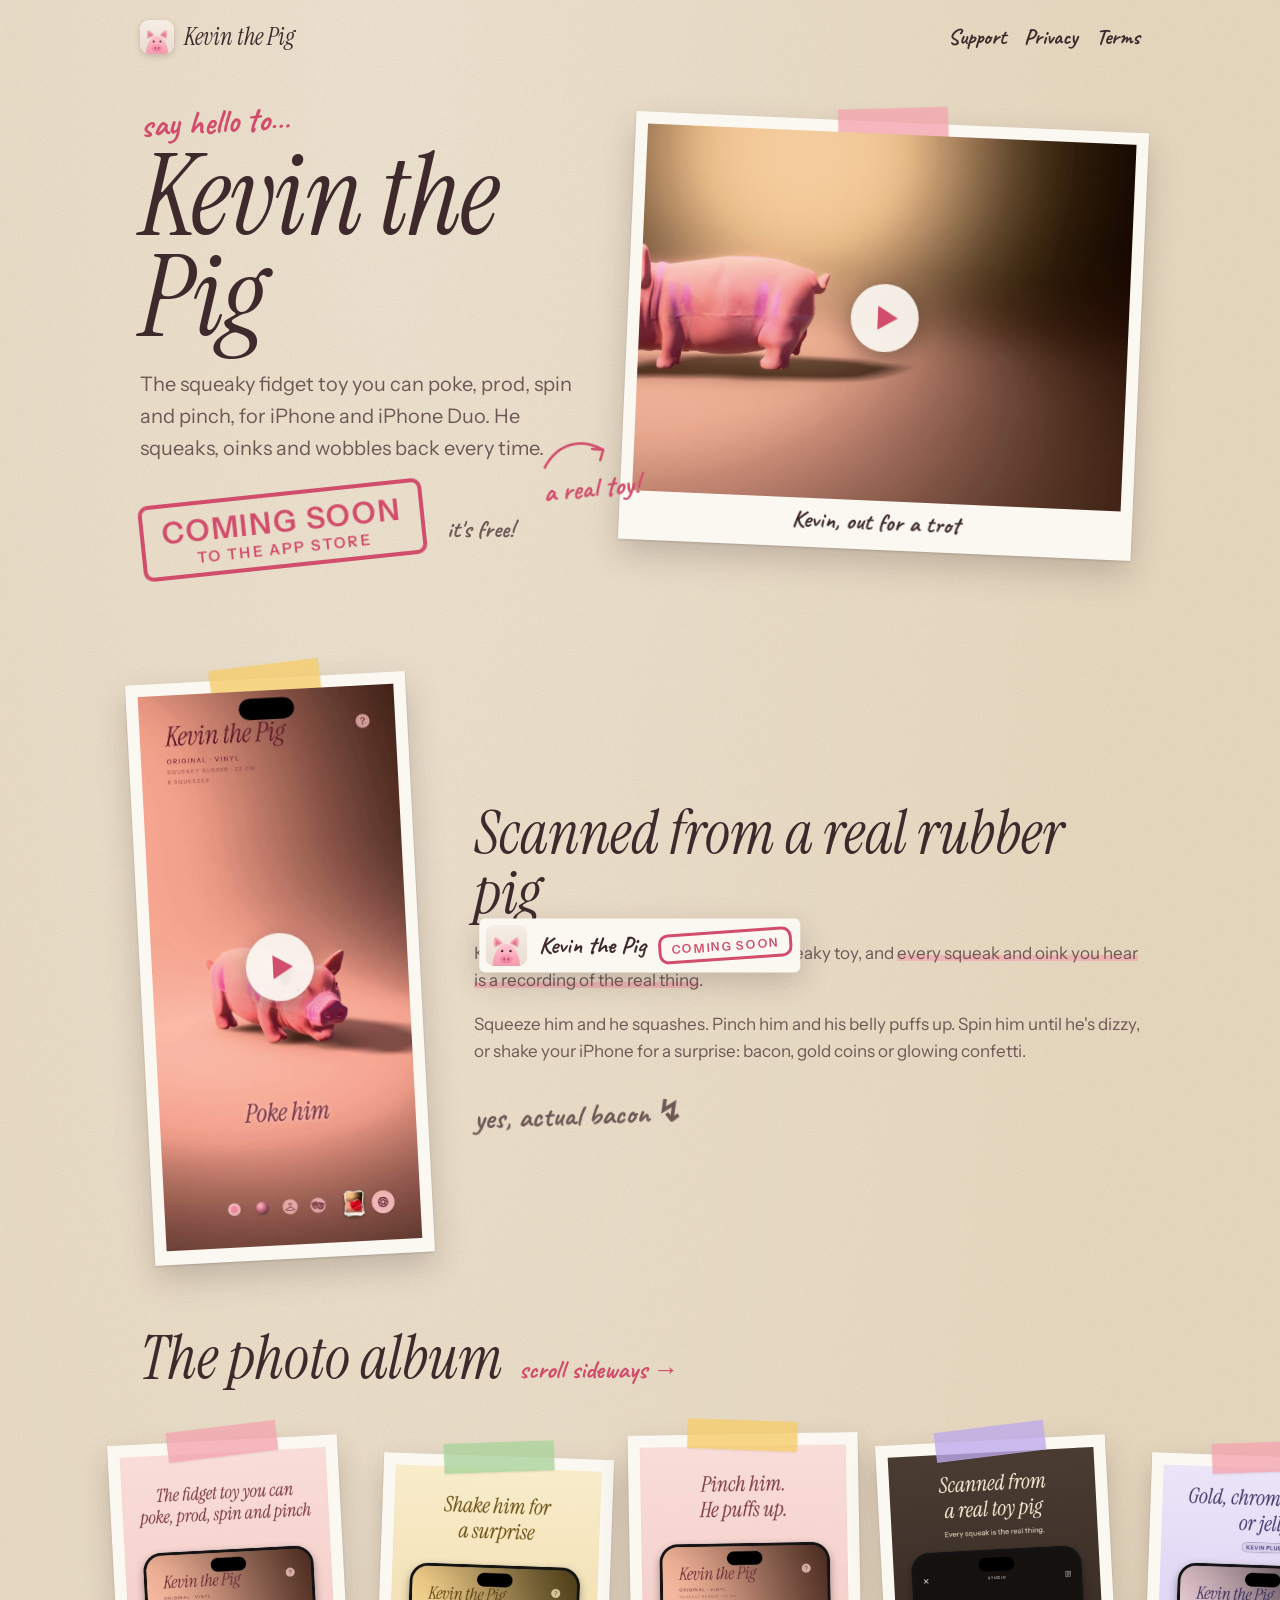
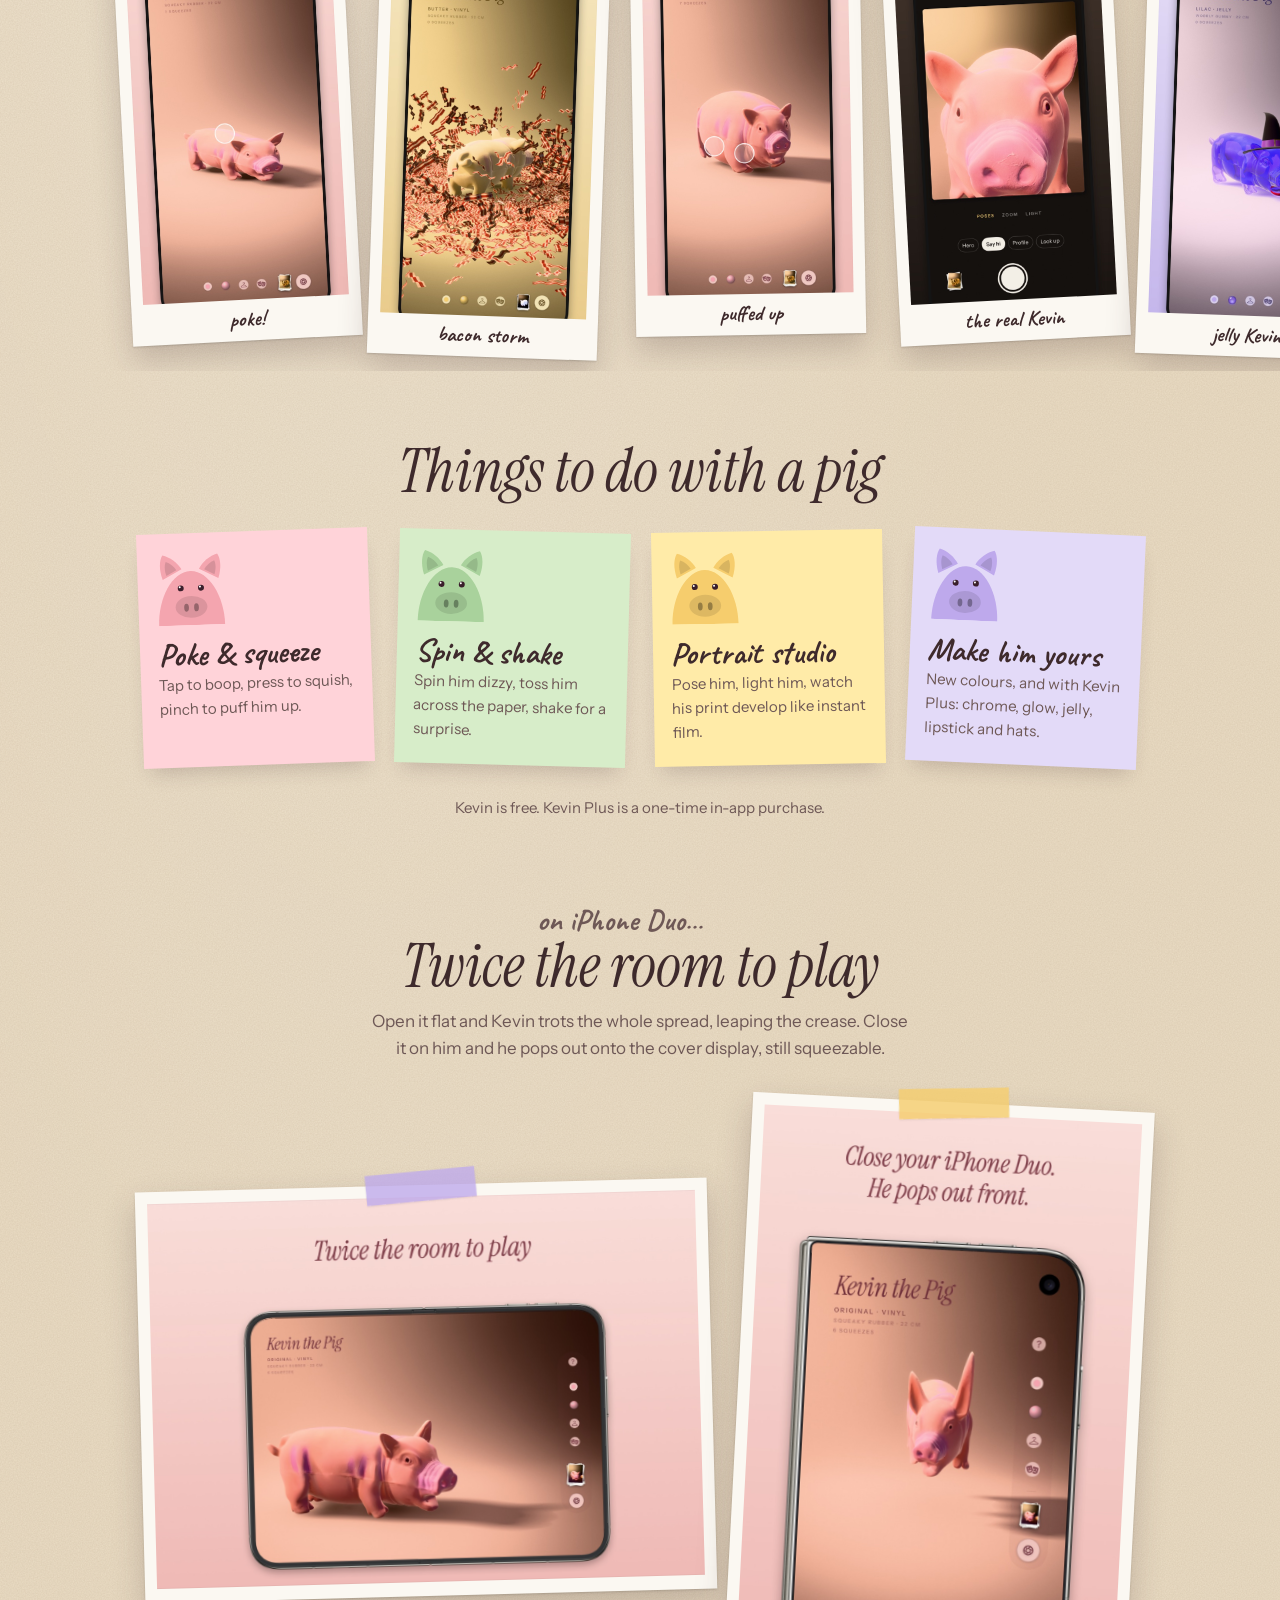
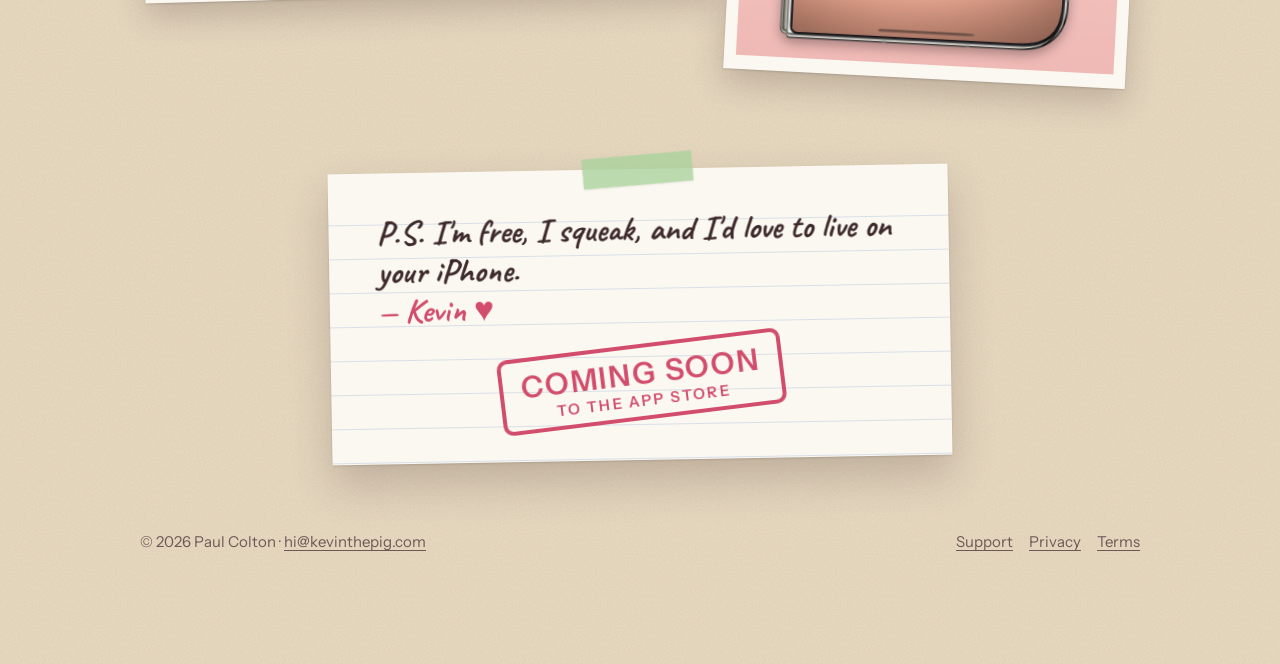
==== commit b2cdb594: "Play button when the browser blocks autoplay With autoplay turned off (Safari's "Never Auto-Play", o" ====
--- a/index.html
+++ b/index.html
@@ -10,7 +10,7 @@
 <link rel="preconnect" href="https://fonts.googleapis.com">
 <link rel="preconnect" href="https://fonts.gstatic.com" crossorigin>
 <link rel="stylesheet" href="https://fonts.googleapis.com/css2?family=Caveat:wght@500;700&family=Instrument+Sans:wght@400;600&family=Instrument+Serif:ital@0;1&display=swap">
-<link rel="stylesheet" href="style.css?v=scrapbook1">
+<link rel="stylesheet" href="style.css?v=scrapbook2">
 <title>Kevin the Pig</title>
 <meta name="description" content="The squeaky fidget toy you can poke, prod, spin and pinch. Scanned from a real rubber pig, made for iPhone and iPhone Duo.">
 <meta property="og:title" content="Kevin the Pig">
@@ -151,7 +151,7 @@
   <span>© 2026 Paul Colton · <a href="mailto:hi@kevinthepig.com">hi@kevinthepig.com</a></span>
   <nav aria-label="Legal"><a href="support.html">Support</a><a href="privacy.html">Privacy</a><a href="terms.html">Terms</a></nav>
 </footer>
-<script src="site.js?v=scrapbook1" defer></script>
-<script src="store.js?v=scrapbook1" defer></script>
+<script src="site.js?v=scrapbook2" defer></script>
+<script src="store.js?v=scrapbook2" defer></script>
 </body>
 </html>
--- a/style.css
+++ b/style.css
@@ -68,6 +68,20 @@
 .polaroid { margin: 0; background: var(--print); color: var(--print-ink); padding: 12px 12px 14px; box-shadow: 0 1px 2px rgba(0,0,0,.15), 0 14px 30px var(--shadow); position: relative; transition: transform .35s cubic-bezier(.3,1.5,.5,1); }
 .polaroid figcaption { font-family: "Caveat", cursive; font-weight: 700; font-size: 24px; text-align: center; margin-top: 8px; line-height: 1.1; }
 .polaroid:hover { transform: rotate(0deg) scale(1.03) !important; z-index: 3; }
+/* Play button, only added when the browser blocks autoplay (site.js) */
+.vid { position: relative; display: block; }
+.vid video { cursor: pointer; }
+.vid-play {
+  position: absolute; left: 50%; top: 50%; width: 68px; height: 68px; margin: -34px 0 0 -34px; padding: 0;
+  border: 0; border-radius: 50%; cursor: pointer; background: rgba(251, 248, 242, .92); box-shadow: 0 6px 20px rgba(0,0,0,.3);
+  transition: transform .2s cubic-bezier(.3,1.6,.5,1);
+}
+.vid-play::after { /* the triangle */
+  content: ""; position: absolute; left: 50%; top: 50%; margin: -12px 0 0 -7px;
+  border-style: solid; border-width: 12px 0 12px 20px; border-color: transparent transparent transparent #D14D6B;
+}
+.vid-play:hover { transform: scale(1.08); }
+.vid-play:focus-visible { outline: 3px solid #D14D6B; outline-offset: 4px; }
 .tape { position: absolute; width: 110px; height: 30px; top: -14px; left: 50%; margin-left: -55px; background: var(--tape-pink); transform: rotate(-4deg);
   box-shadow: 0 1px 2px rgba(0,0,0,.08); }
 .tape.mint { background: var(--tape-mint); }
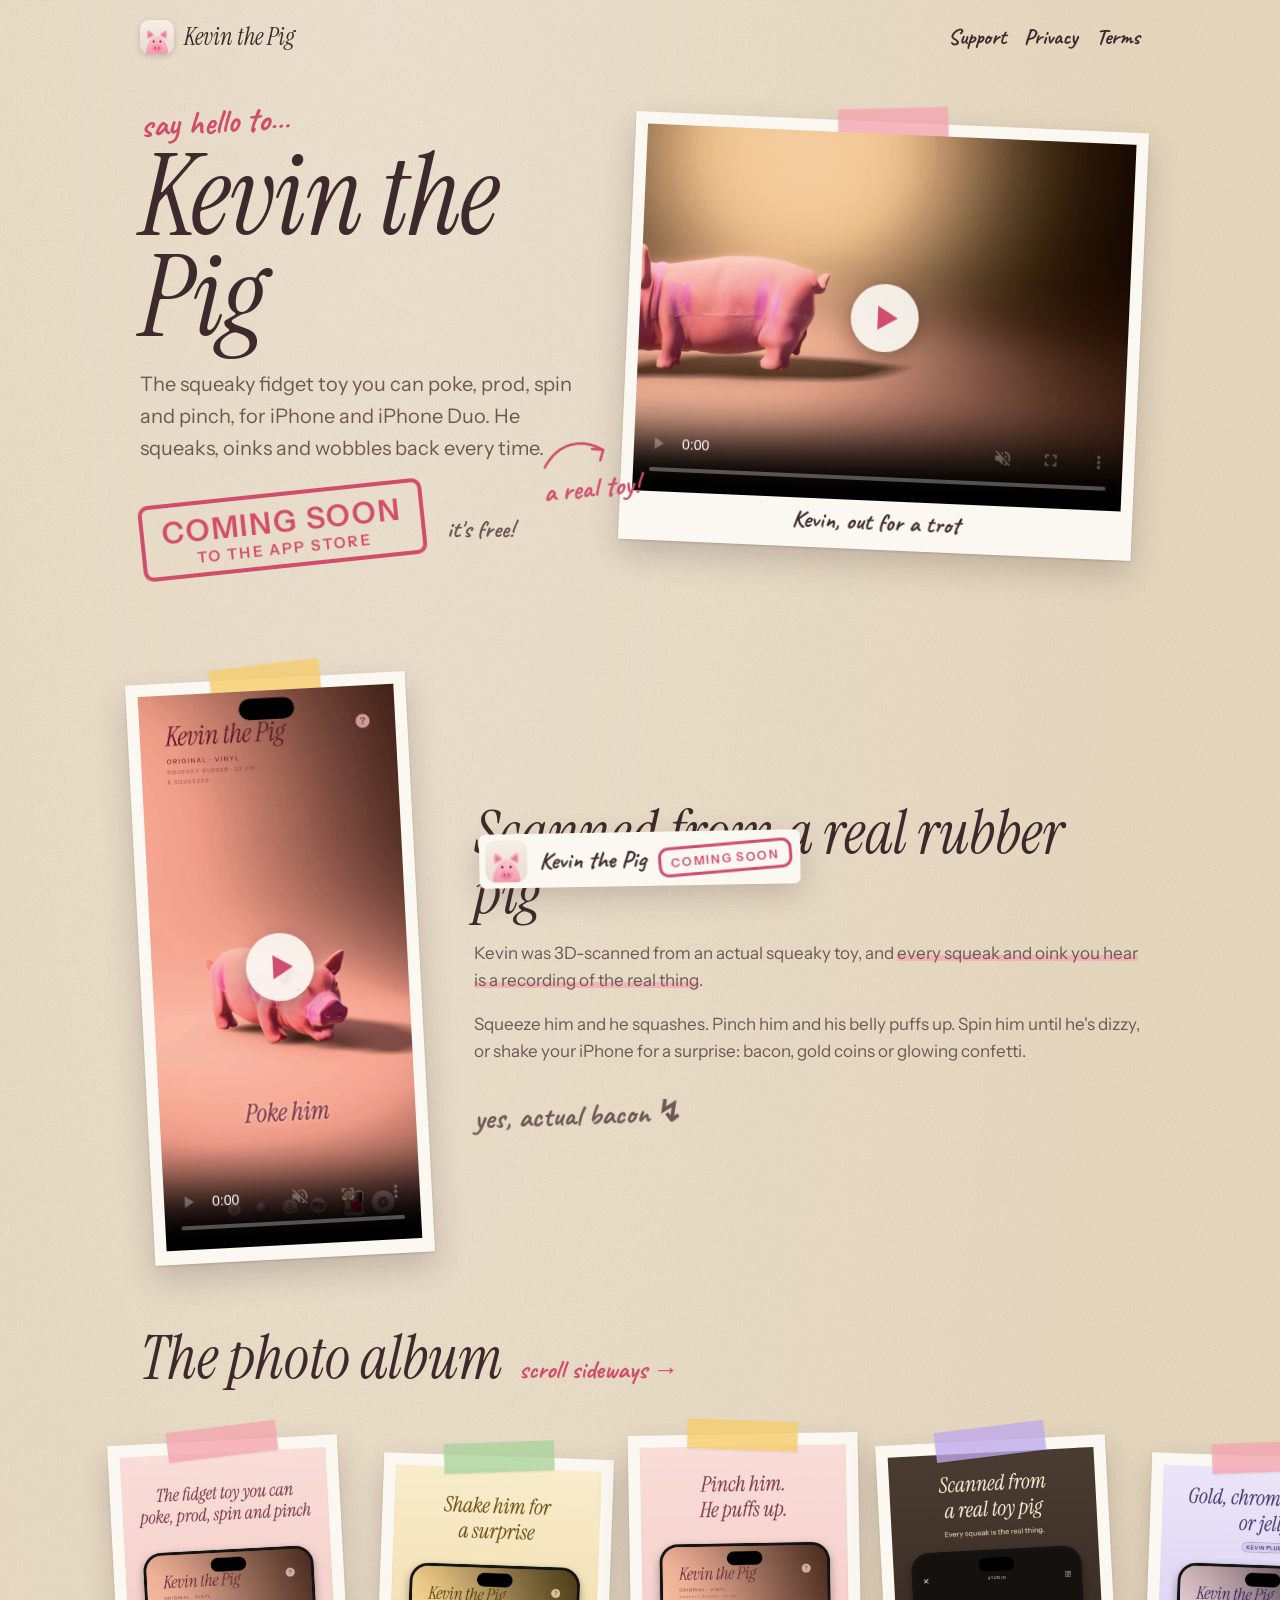
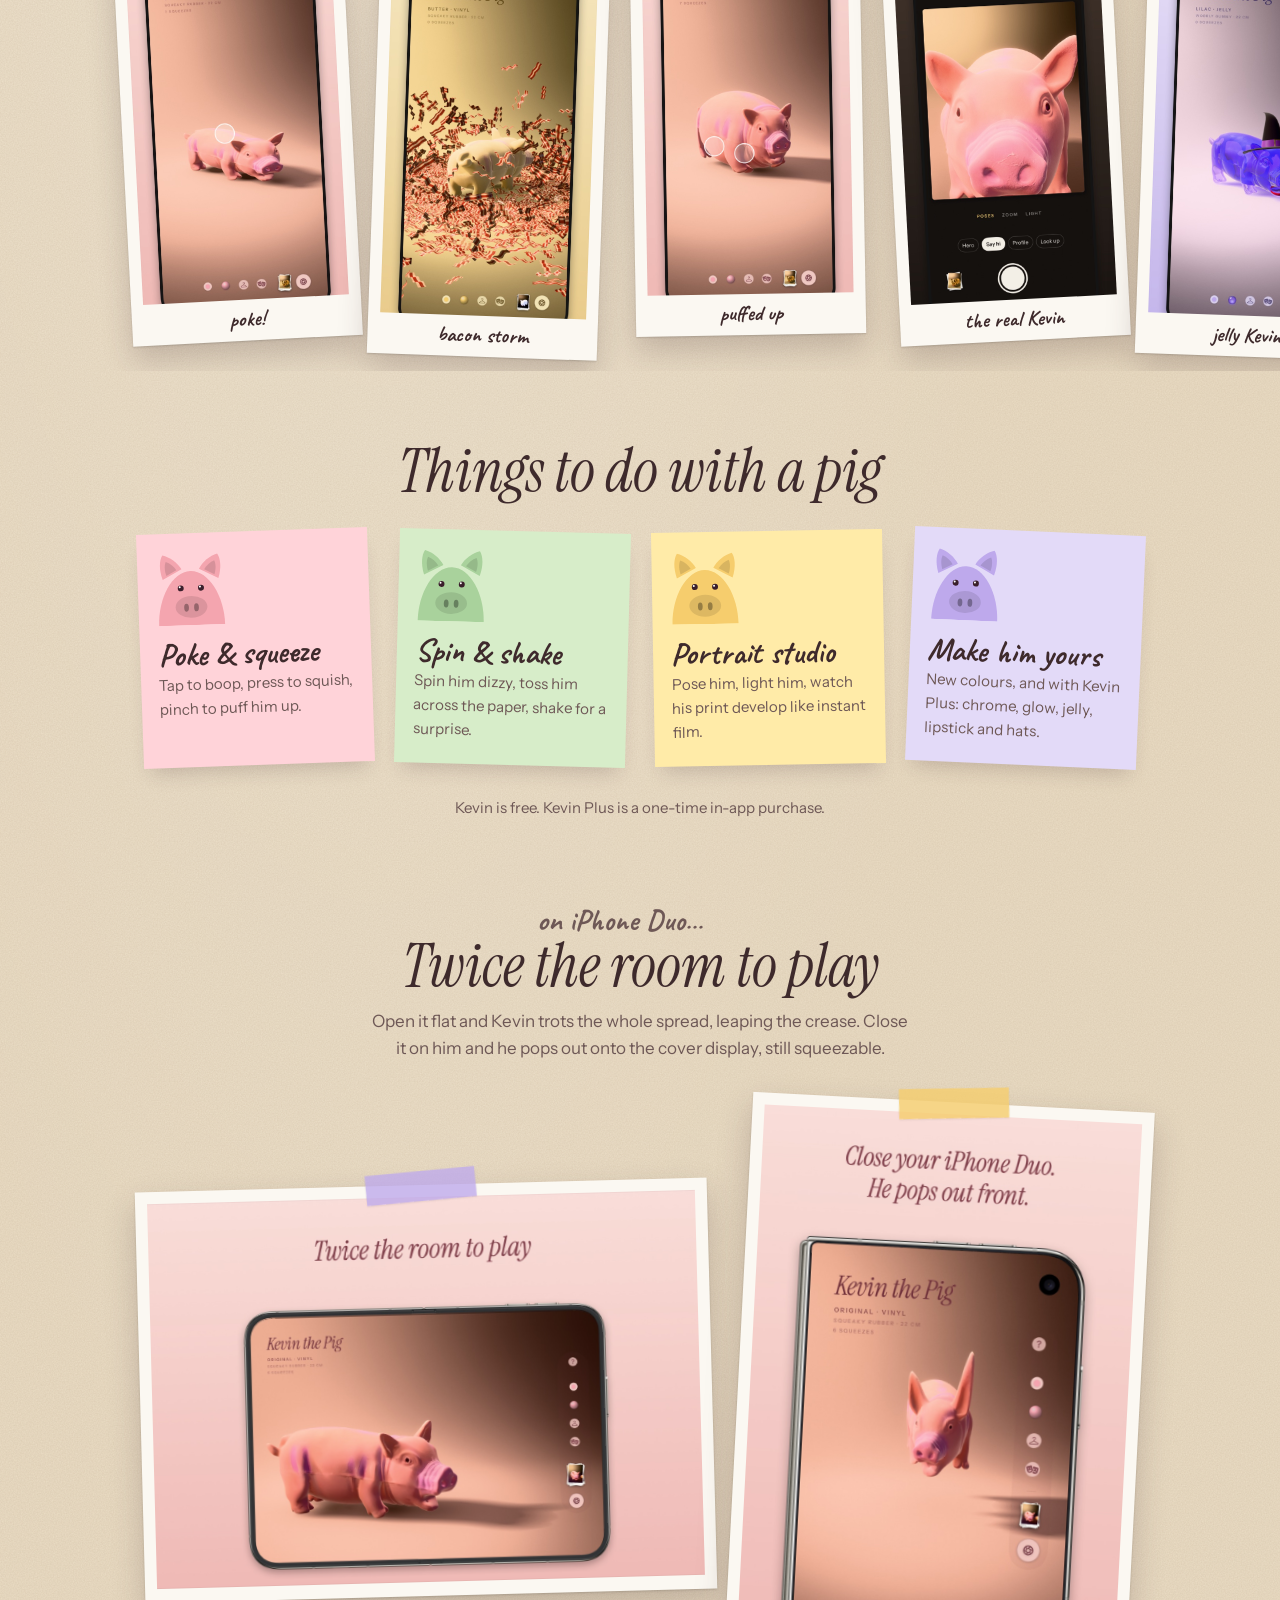
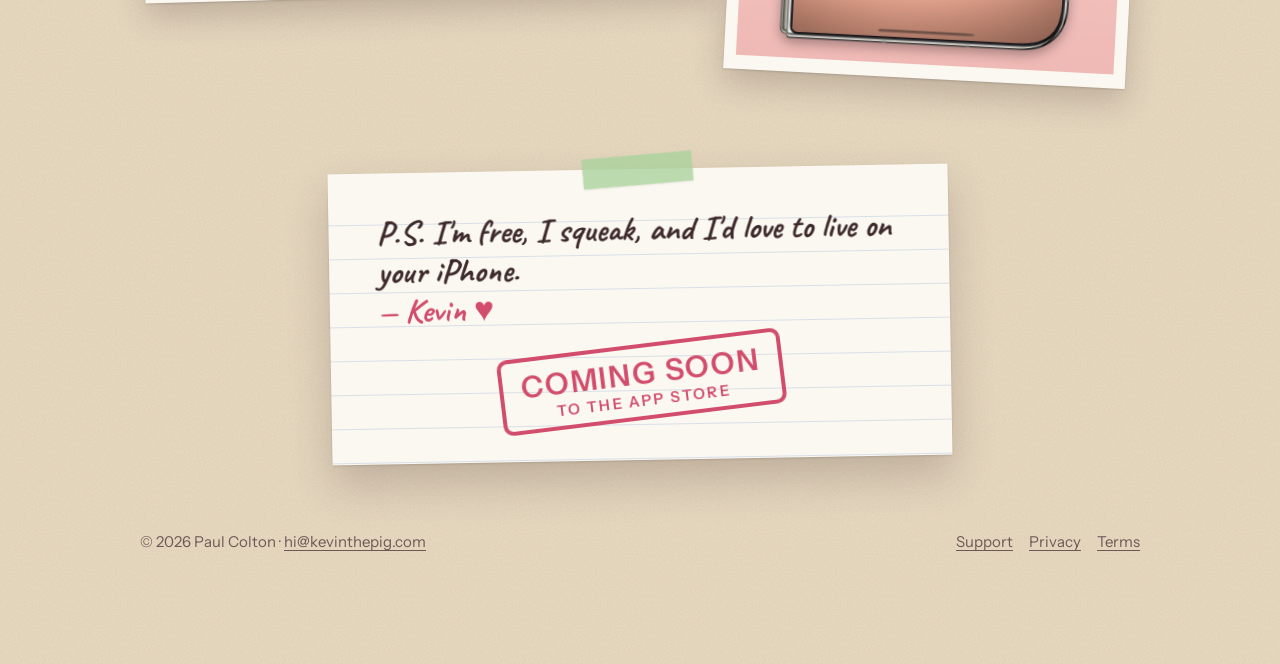
==== commit c01459ca: "Respect reduced motion for video playback" ====
--- a/index.html
+++ b/index.html
@@ -10,7 +10,7 @@
 <link rel="preconnect" href="https://fonts.googleapis.com">
 <link rel="preconnect" href="https://fonts.gstatic.com" crossorigin>
 <link rel="stylesheet" href="https://fonts.googleapis.com/css2?family=Caveat:wght@500;700&family=Instrument+Sans:wght@400;600&family=Instrument+Serif:ital@0;1&display=swap">
-<link rel="stylesheet" href="style.css?v=scrapbook2">
+<link rel="stylesheet" href="style.css?v=motion1">
 <title>Kevin the Pig</title>
 <meta name="description" content="The squeaky fidget toy you can poke, prod, spin and pinch. Scanned from a real rubber pig, made for iPhone and iPhone Duo.">
 <meta property="og:title" content="Kevin the Pig">
@@ -65,7 +65,7 @@
     </div>
     <figure class="polaroid hero-pic">
       <span class="tape"></span>
-      <video src="media/header.mp4" poster="media/header-poster.jpg" autoplay muted loop playsinline aria-label="Kevin trotting across the studio paper"></video>
+      <video src="media/header.mp4" poster="media/header-poster.jpg" data-auto-video muted playsinline controls preload="none" aria-label="Kevin trotting across the studio paper"></video>
       <figcaption>Kevin, out for a trot</figcaption>
       <span class="note note-1 hand">
         <svg width="70" height="40" viewBox="0 0 70 40" aria-hidden="true"><path d="M4 30 C 20 6, 44 4, 64 18 M64 18 l-11 -2 M64 18 l-4 10" fill="none" stroke="currentColor" stroke-width="2.5" stroke-linecap="round"/></svg>
@@ -78,7 +78,7 @@
     <div class="feature">
       <figure class="polaroid">
         <span class="tape butter"></span>
-        <video src="media/preview.mp4" poster="media/preview-poster.jpg" autoplay muted loop playsinline aria-label="Kevin being poked, pinched, spun and shaken"></video>
+        <video src="media/preview.mp4" poster="media/preview-poster.jpg" data-auto-video muted playsinline controls preload="none" aria-label="Kevin being poked, pinched, spun and shaken"></video>
       </figure>
       <div>
         <h2 class="serif">Scanned from a real rubber pig</h2>
@@ -151,7 +151,7 @@
   <span>© 2026 Paul Colton · <a href="mailto:hi@kevinthepig.com">hi@kevinthepig.com</a></span>
   <nav aria-label="Legal"><a href="support.html">Support</a><a href="privacy.html">Privacy</a><a href="terms.html">Terms</a></nav>
 </footer>
-<script src="site.js?v=scrapbook2" defer></script>
+<script src="site.js?v=motion1" defer></script>
 <script src="store.js?v=scrapbook2" defer></script>
 </body>
 </html>
--- a/style.css
+++ b/style.css
@@ -68,9 +68,10 @@
 .polaroid { margin: 0; background: var(--print); color: var(--print-ink); padding: 12px 12px 14px; box-shadow: 0 1px 2px rgba(0,0,0,.15), 0 14px 30px var(--shadow); position: relative; transition: transform .35s cubic-bezier(.3,1.5,.5,1); }
 .polaroid figcaption { font-family: "Caveat", cursive; font-weight: 700; font-size: 24px; text-align: center; margin-top: 8px; line-height: 1.1; }
 .polaroid:hover { transform: rotate(0deg) scale(1.03) !important; z-index: 3; }
-/* Play button, only added when the browser blocks autoplay (site.js) */
+/* Manual playback for Reduce Motion and blocked autoplay (site.js). */
 .vid { position: relative; display: block; }
-.vid video { cursor: pointer; }
+.vid-poster { position: absolute; inset: 0; width: 100%; height: 100%; object-fit: cover; pointer-events: none; }
+.hero-pic .vid-poster { object-position: 38% 55%; }
 .vid-play {
   position: absolute; left: 50%; top: 50%; width: 68px; height: 68px; margin: -34px 0 0 -34px; padding: 0;
   border: 0; border-radius: 50%; cursor: pointer; background: rgba(251, 248, 242, .92); box-shadow: 0 6px 20px rgba(0,0,0,.3);
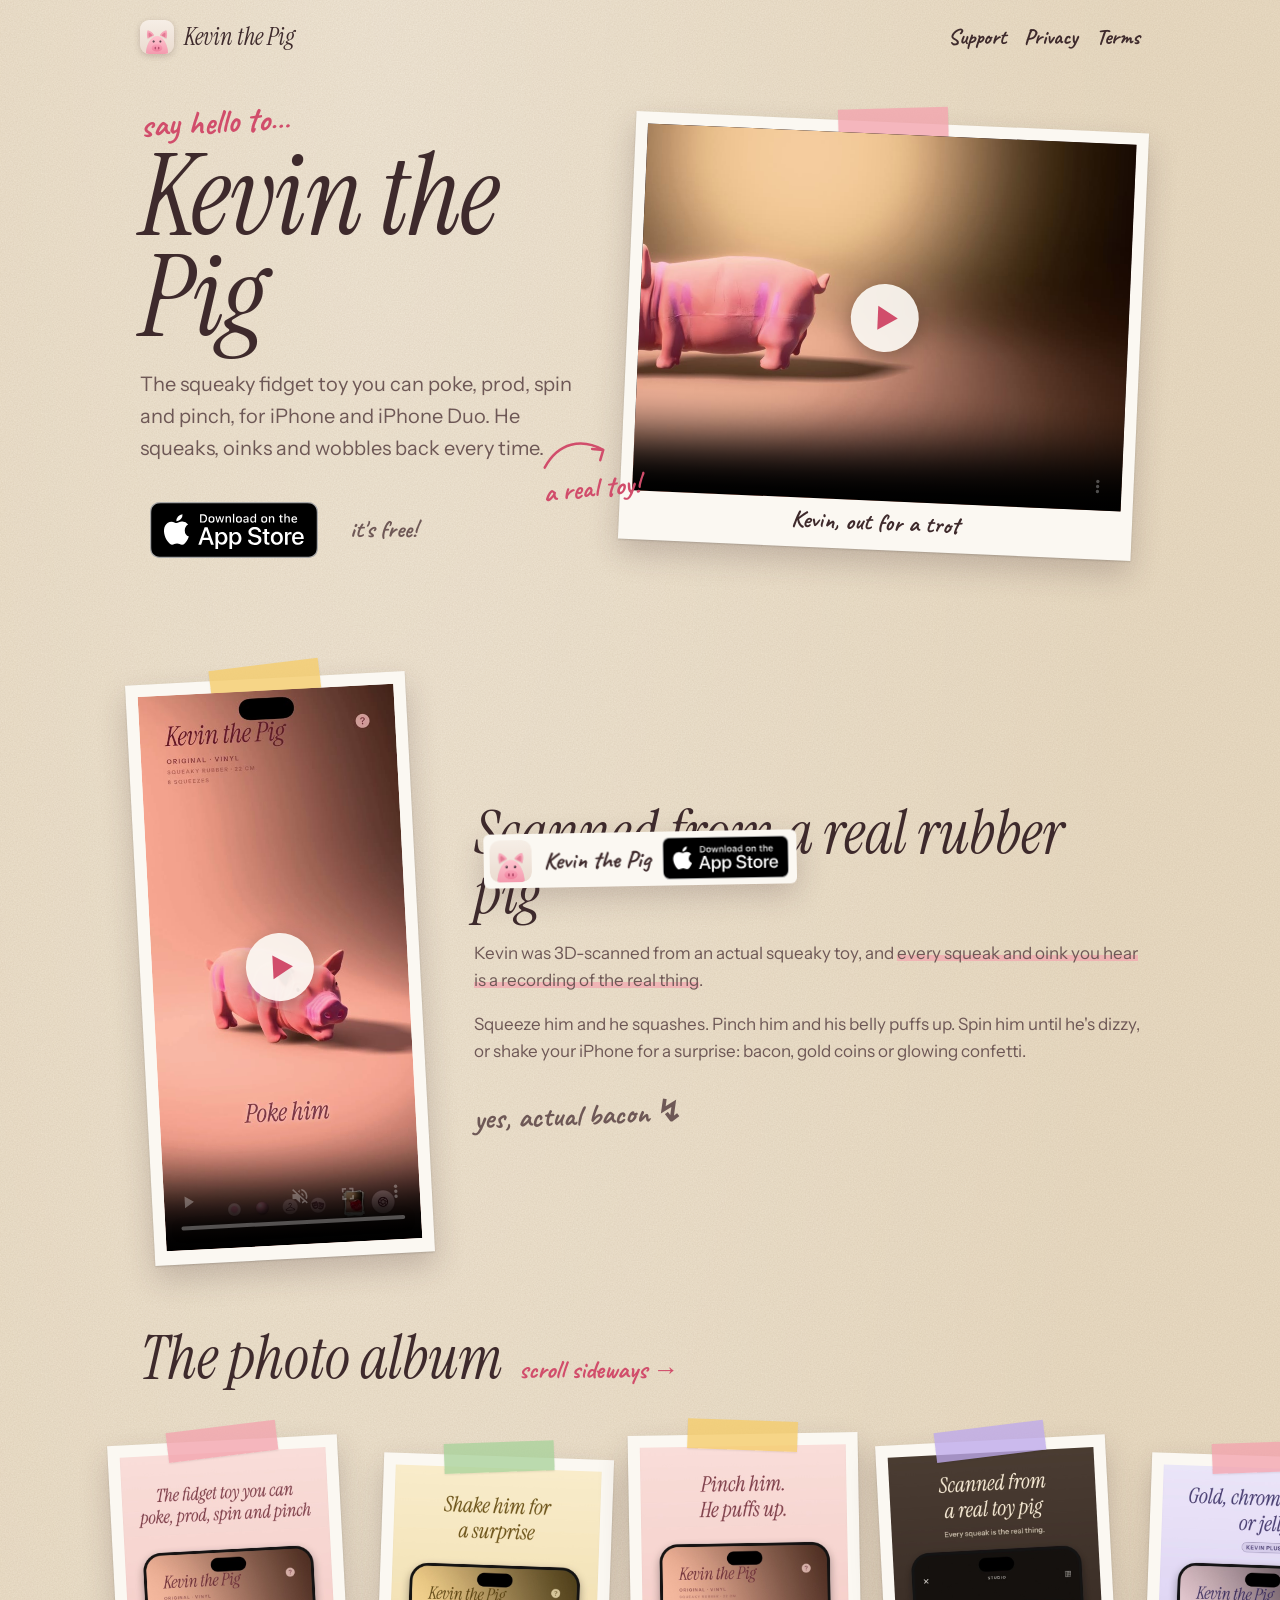
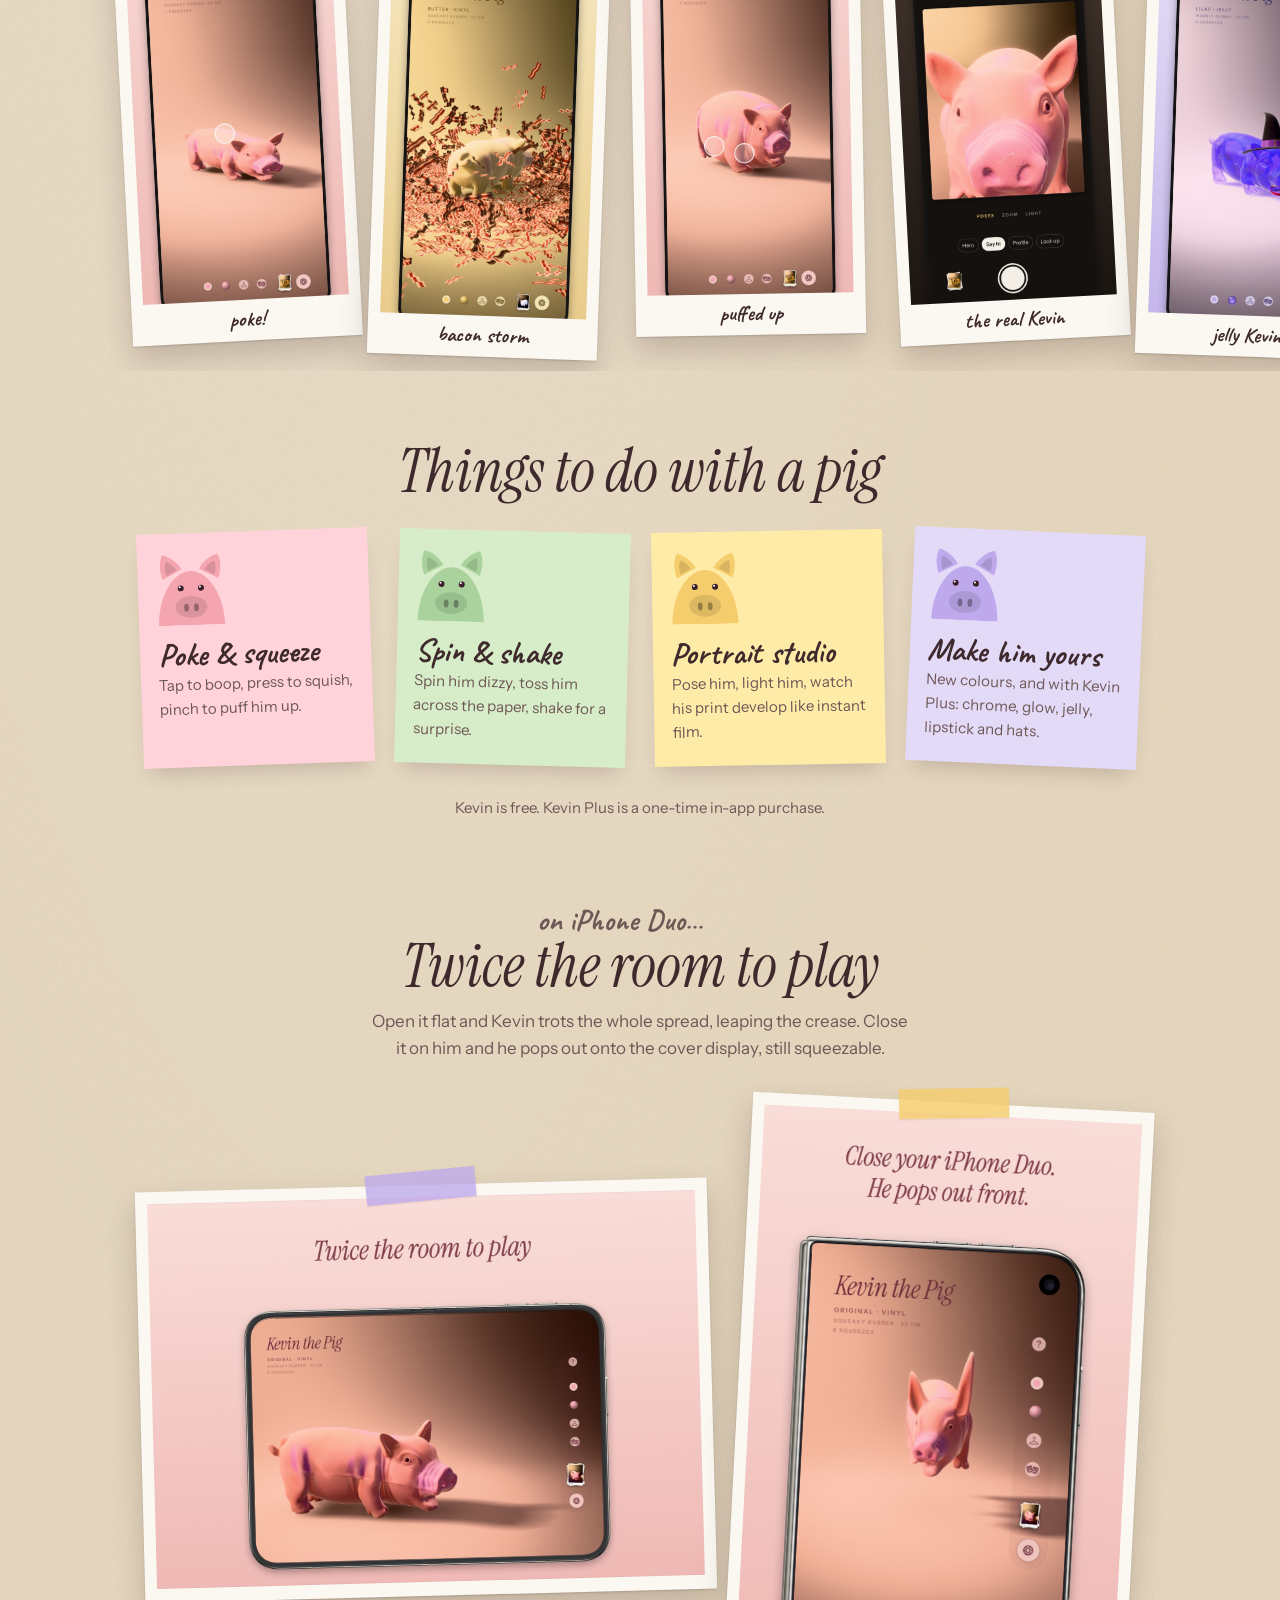
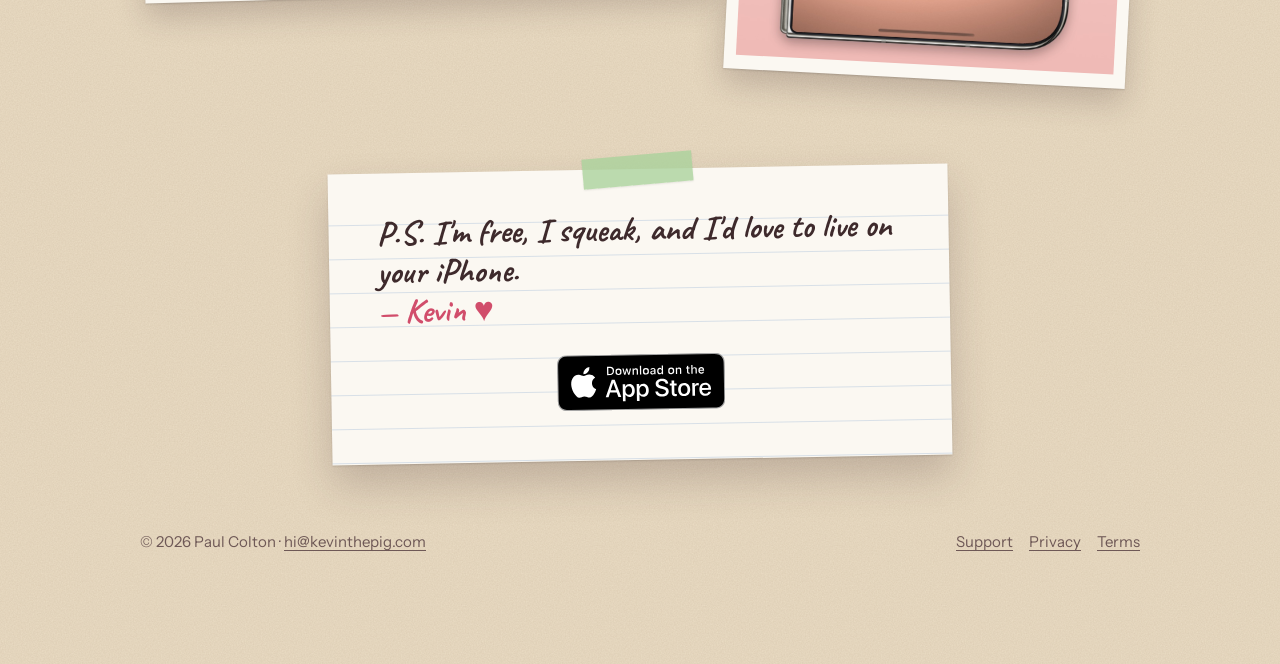
==== commit be2459b6: "Update site and share preview for App Store launch" ====
--- a/index.html
+++ b/index.html
@@ -14,8 +14,12 @@
 <title>Kevin the Pig</title>
 <meta name="description" content="The squeaky fidget toy you can poke, prod, spin and pinch. Scanned from a real rubber pig, made for iPhone and iPhone Duo.">
 <meta property="og:title" content="Kevin the Pig">
-<meta property="og:description" content="The squeaky fidget toy you can poke, prod, spin and pinch. For iPhone and iPhone Duo.">
-<meta property="og:image" content="https://kevinthepig.com/og-image.png">
+<meta property="og:description" content="The squeaky fidget toy you can poke, prod, spin and pinch. Available on the App Store for iPhone and iPhone Duo.">
+<meta property="og:image" content="https://kevinthepig.com/og-image.png?v=app-store-20261106">
+<meta property="og:image:type" content="image/png">
+<meta property="og:image:width" content="1731">
+<meta property="og:image:height" content="909">
+<meta property="og:image:alt" content="Kevin the Pig — Available on the App Store">
 </head>
 <body class="home">
 <svg width="0" height="0" style="position:absolute" aria-hidden="true">
@@ -50,16 +54,14 @@
       <p class="hand hi">say hello to…</p>
       <h1 class="serif">Kevin the Pig</h1>
       <p class="lede">The squeaky fidget toy you can poke, prod, spin and pinch, for iPhone and iPhone Duo. He squeaks, oinks and wobbles back every time.</p>
-      <!-- Apple's official badge (toolbox.marketingtools.apple.com), unmodified, linking to the
-           product page. store.js shows it once Kevin is on the App Store; until then, the stamp. -->
+      <!-- Apple's official badge (toolbox.marketingtools.apple.com), unmodified, linking to the product page. -->
       <div class="get" data-hero-cta>
-        <a class="badge" href="https://apps.apple.com/app/id6817405741" data-store-badge hidden>
+        <a class="badge" href="https://apps.apple.com/app/id6817405741">
           <picture>
             <source srcset="media/app-store-badge-white.svg" media="(prefers-color-scheme: dark)">
             <img src="media/app-store-badge-black.svg" alt="Download on the App Store" width="168" height="56">
           </picture>
         </a>
-        <p class="stamp" data-store-soon><b>Coming soon</b>to the App Store</p>
         <span class="aside">it's free!</span>
       </div>
     </div>
@@ -129,10 +131,9 @@
       <p class="hand">P.S. I'm free, I squeak, and I'd love to live on your iPhone.</p>
       <p class="hand sig">— Kevin ♥</p>
       <div class="get">
-        <a class="badge" href="https://apps.apple.com/app/id6817405741" data-store-badge hidden>
+        <a class="badge" href="https://apps.apple.com/app/id6817405741">
           <img src="media/app-store-badge-black.svg" alt="Download on the App Store" width="168" height="56">
         </a>
-        <p class="stamp" data-store-soon><b>Coming soon</b>to the App Store</p>
       </div>
     </div>
   </section>
@@ -141,10 +142,9 @@
 <div class="dl-bar" data-dl-bar>
   <img class="icon" src="icon.svg" alt="" width="42" height="42">
   <b>Kevin the Pig</b>
-  <a class="badge" href="https://apps.apple.com/app/id6817405741" data-store-badge hidden>
+  <a class="badge" href="https://apps.apple.com/app/id6817405741">
     <img src="media/app-store-badge-black.svg" alt="Download on the App Store" width="126" height="42">
   </a>
-  <span class="stamp" data-store-soon>Coming soon</span>
 </div>
 
 <footer class="site-footer">
@@ -152,6 +152,5 @@
   <nav aria-label="Legal"><a href="support.html">Support</a><a href="privacy.html">Privacy</a><a href="terms.html">Terms</a></nav>
 </footer>
 <script src="site.js?v=motion1" defer></script>
-<script src="store.js?v=scrapbook2" defer></script>
 </body>
 </html>
--- a/style.css
+++ b/style.css
@@ -106,16 +106,9 @@
   .note-1 svg { display: none; }
 }
 
-/* Get it: a rubber stamp until launch, Apple's badge after (see store.js) */
+/* Get it: Apple's download badge and a handwritten aside */
 .get { margin-top: 28px; display: flex; flex-wrap: wrap; align-items: center; gap: 16px 22px; }
 @media (max-width: 860px) { .hero .get { justify-content: center; } }
-.stamp {
-  margin: 0; display: inline-block; color: var(--pen); border: 4px solid var(--pen); border-radius: 10px; padding: 8px 18px 6px;
-  font-weight: 600; text-transform: uppercase; letter-spacing: .14em; font-size: 15px; line-height: 1.2; text-align: center;
-  transform: rotate(-6deg); animation: thunk .6s cubic-bezier(.3,1.8,.5,1) .4s both;
-}
-.stamp b { display: block; font-size: 30px; letter-spacing: .06em; font-weight: 600; }
-@keyframes thunk { from { transform: rotate(-6deg) scale(1.8); opacity: 0; } }
 /* Apple's badge, unmodified, at least 40px high, with clear space */
 .badge { display: inline-block; padding: 10px; line-height: 0; transition: transform .2s; }
 .badge:hover { transform: rotate(-2deg) scale(1.05); }
@@ -177,7 +170,6 @@
   background-image: repeating-linear-gradient(transparent 0 33px, rgba(110,150,200,.25) 33px 34px); background-position: 0 18px; }
 .ps .hand { font-size: 34px; color: var(--print-ink); line-height: 1.15; margin: 0; }
 .ps .sig { color: #D14D6B; }
-.ps .stamp { color: #D14D6B; border-color: #D14D6B; }
 .ps .get { margin-top: 18px; justify-content: center; }
 
 /* Download bar: shown whenever the hero's button is off screen (site.js) */
@@ -189,7 +181,6 @@
 .dl-bar.show { transform: translate(-50%, 0) rotate(-1deg); }
 .dl-bar img.icon { width: 42px; height: 42px; border-radius: 10px; }
 .dl-bar b { font-family: "Caveat", cursive; font-size: 24px; white-space: nowrap; }
-.dl-bar .stamp { animation: none; font-size: 12px; padding: 6px 10px 4px; border-width: 3px; transform: rotate(-4deg); color: #D14D6B; border-color: #D14D6B; }
 .dl-bar .badge { padding: 0; }
 .dl-bar .badge img { height: 42px; }
 
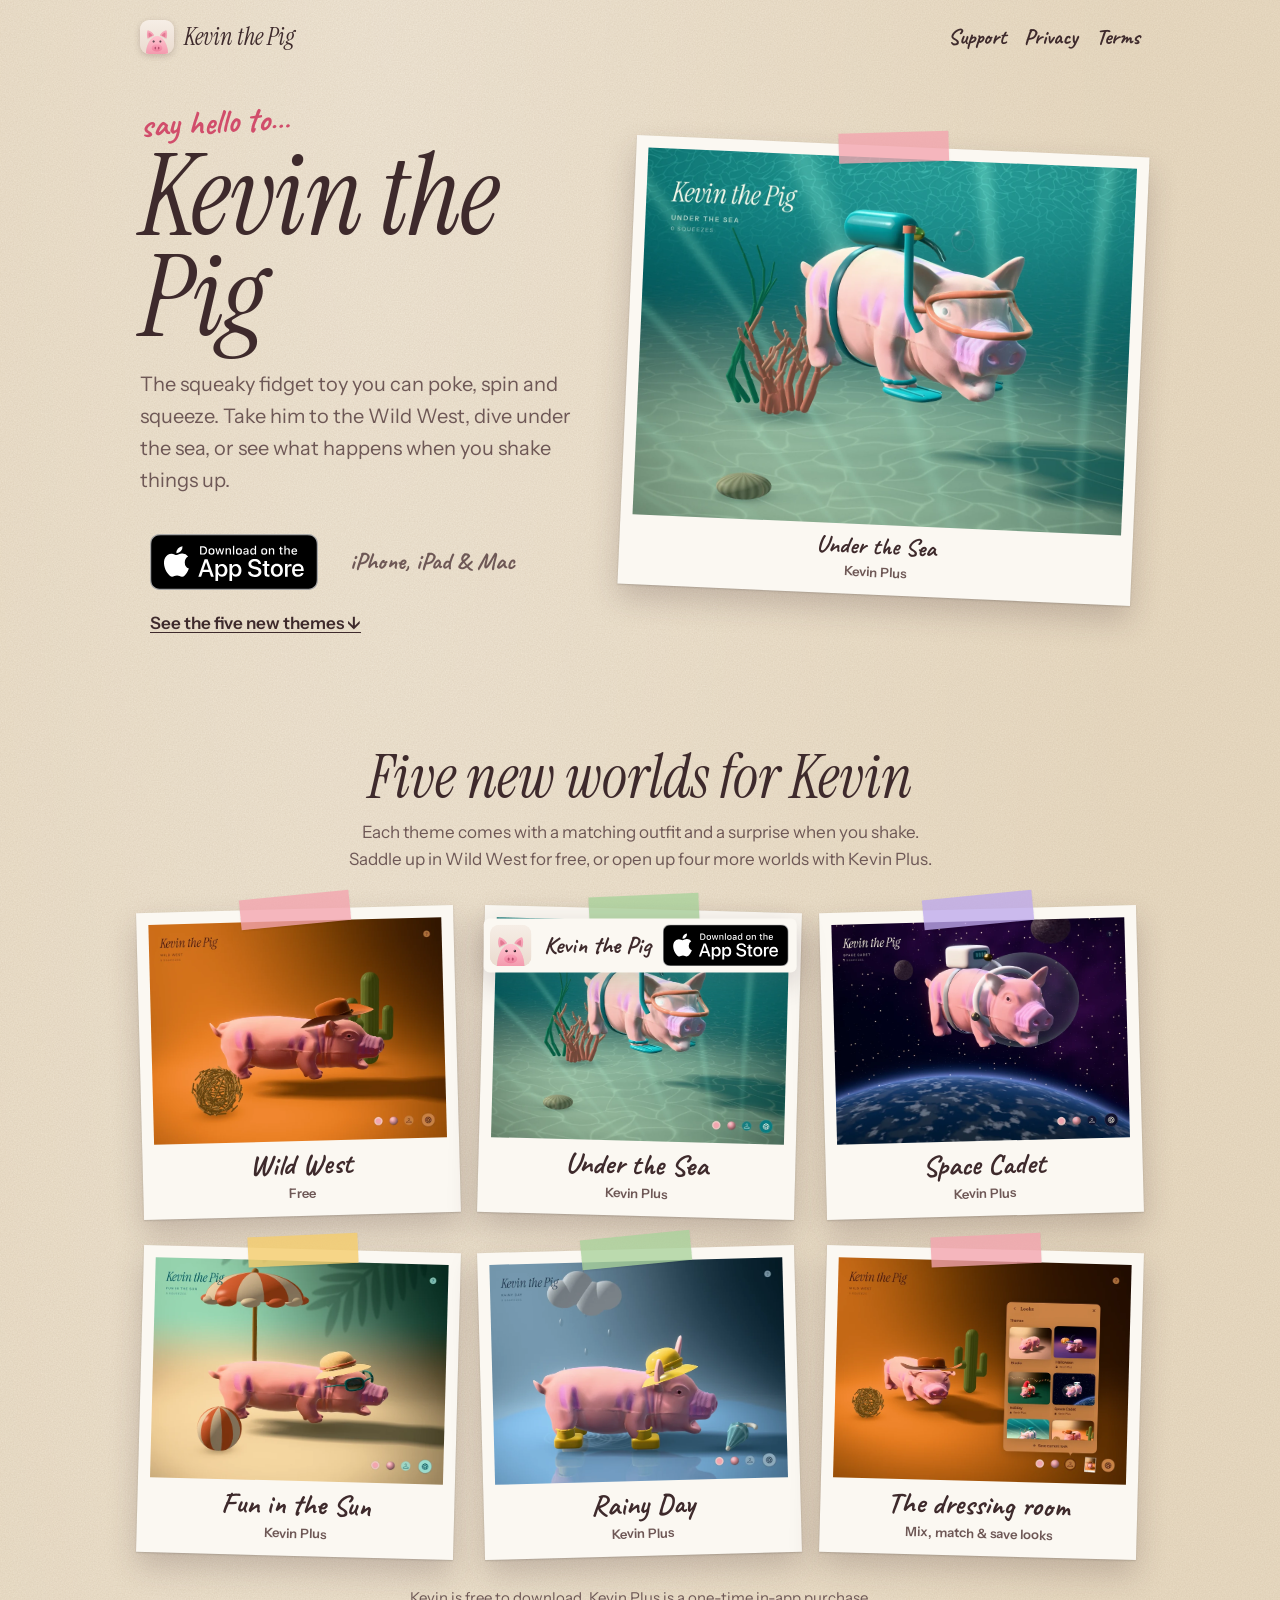
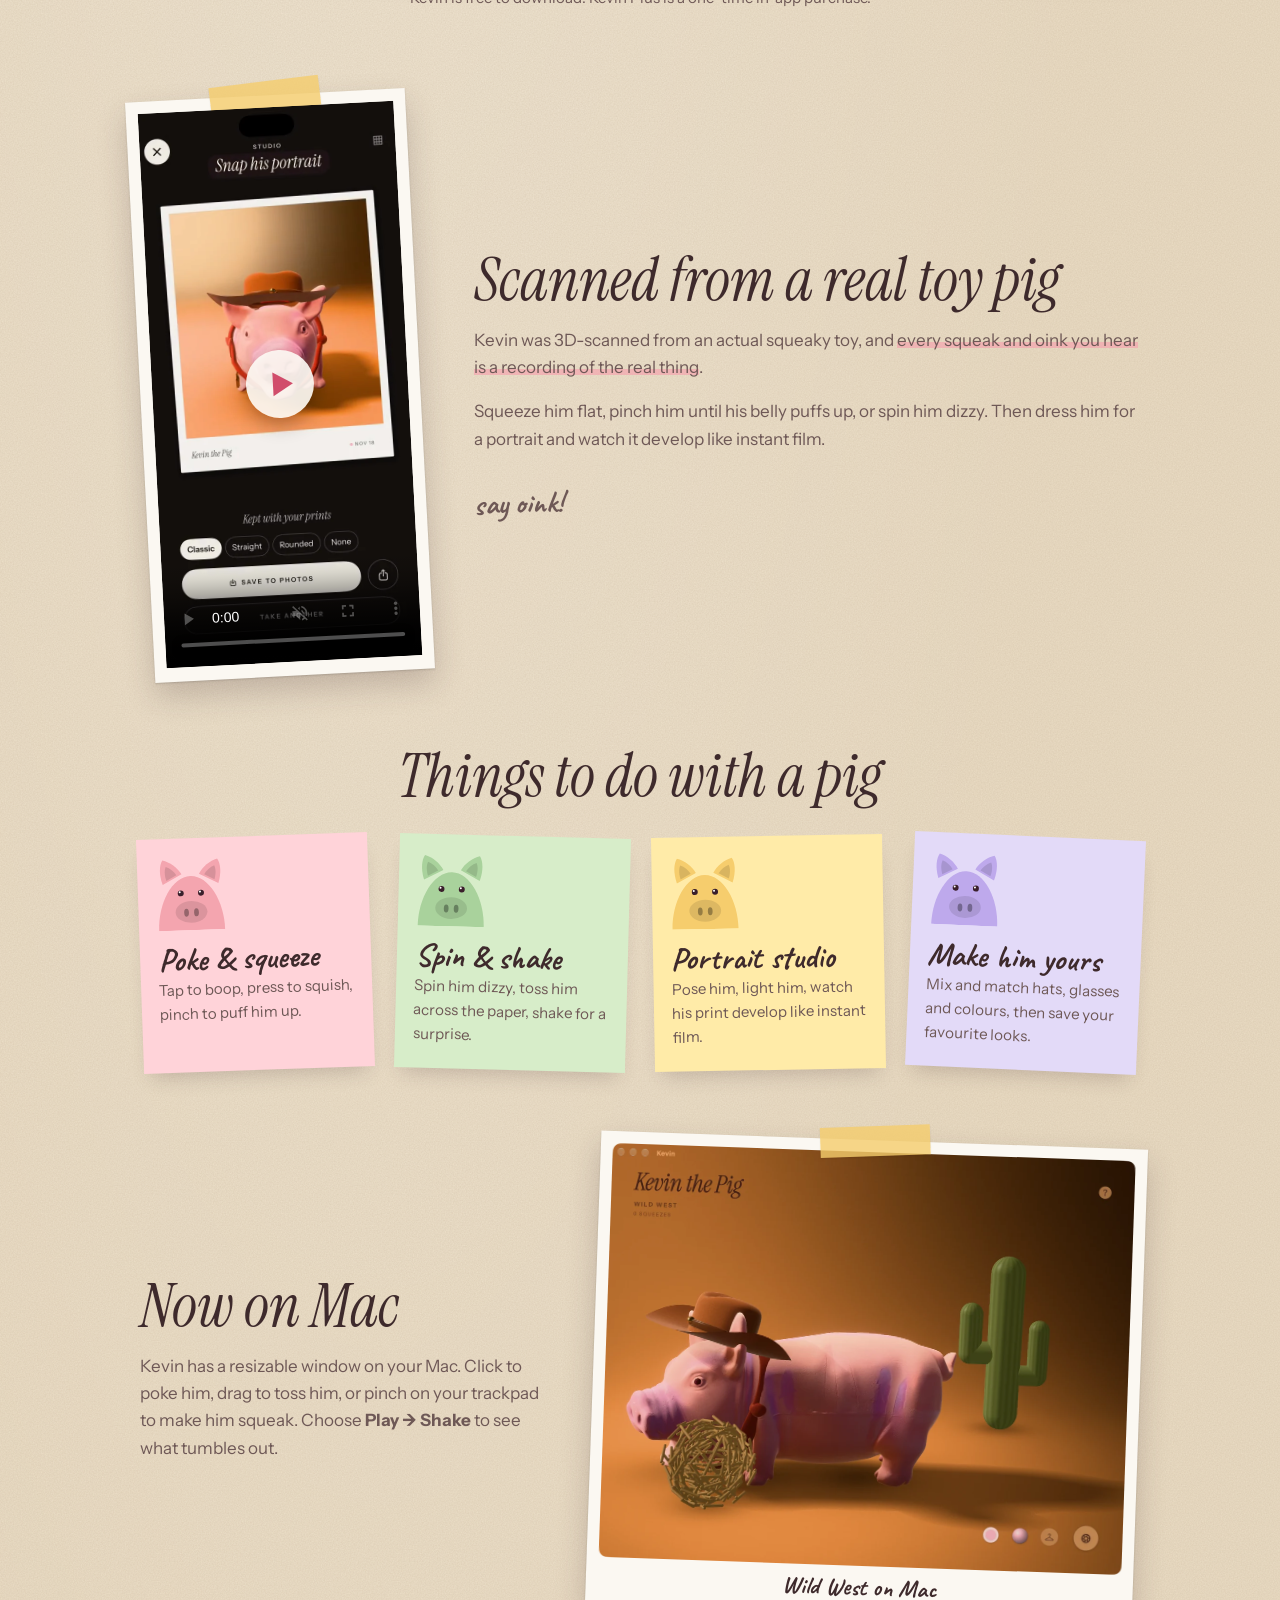
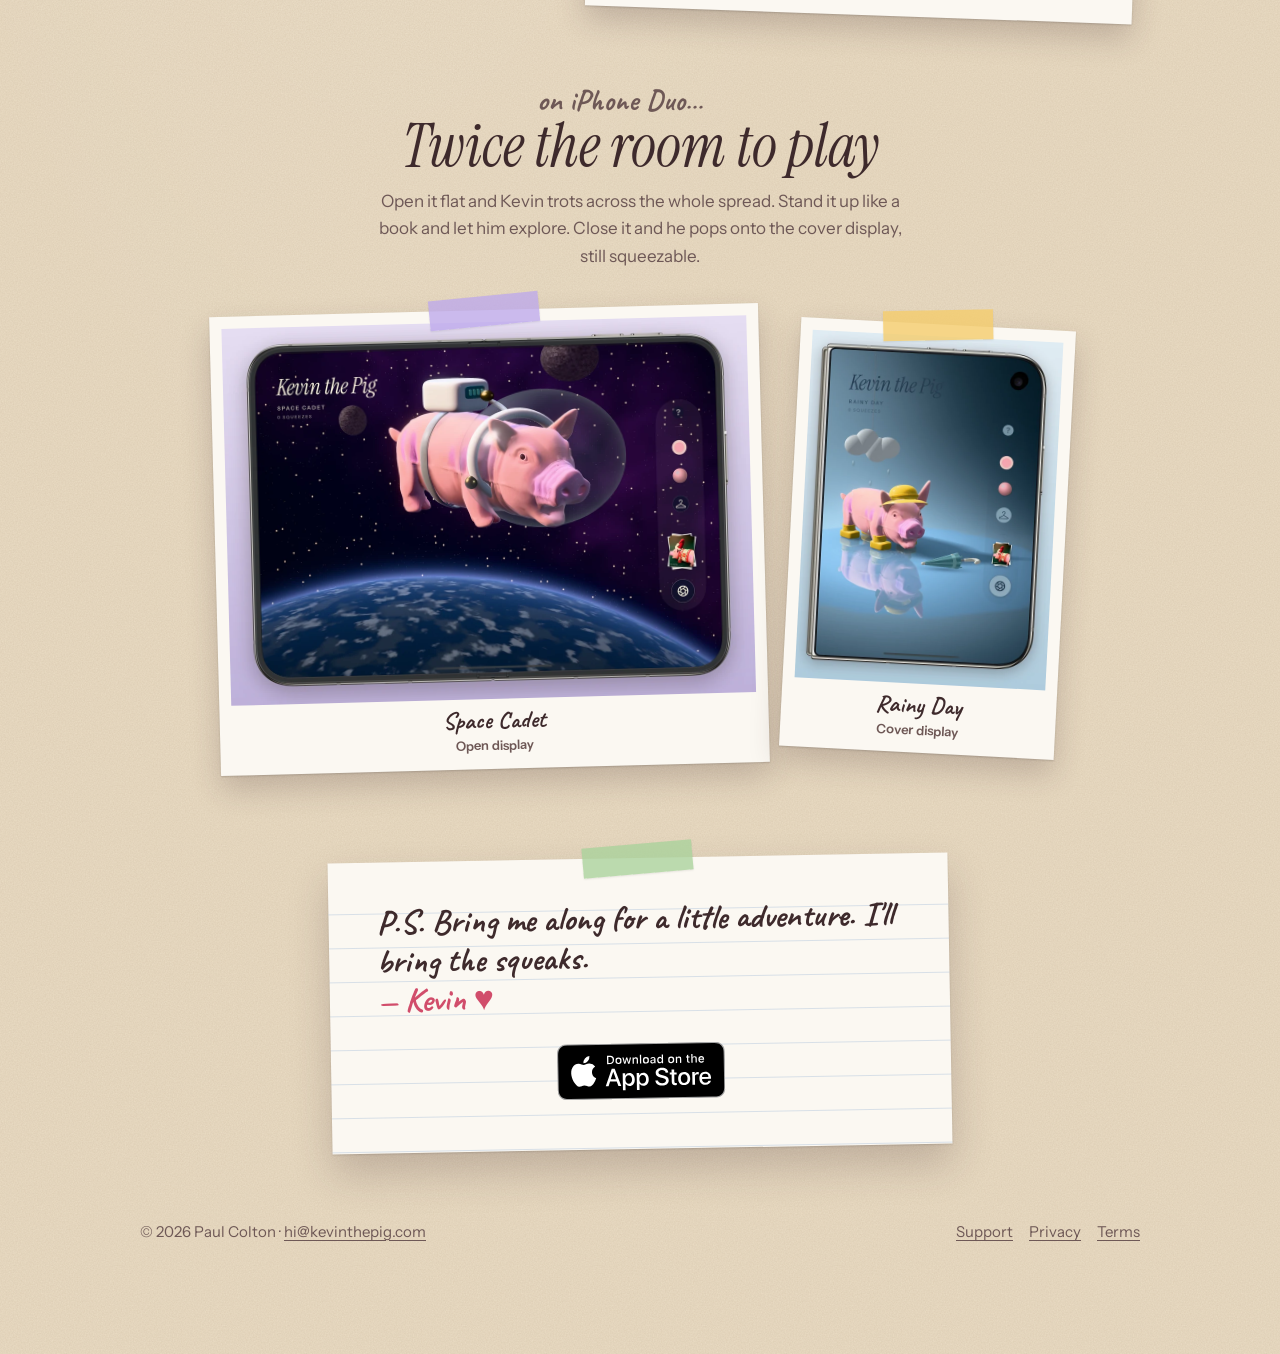
==== commit 26de89b9: "Refresh Kevin the Pig website for version 1.0.2" ====
--- a/index.html
+++ b/index.html
@@ -10,16 +10,16 @@
 <link rel="preconnect" href="https://fonts.googleapis.com">
 <link rel="preconnect" href="https://fonts.gstatic.com" crossorigin>
 <link rel="stylesheet" href="https://fonts.googleapis.com/css2?family=Caveat:wght@500;700&family=Instrument+Sans:wght@400;600&family=Instrument+Serif:ital@0;1&display=swap">
-<link rel="stylesheet" href="style.css?v=motion1">
+<link rel="stylesheet" href="style.css?v=1.0.2">
 <title>Kevin the Pig</title>
-<meta name="description" content="The squeaky fidget toy you can poke, prod, spin and pinch. Scanned from a real rubber pig, made for iPhone and iPhone Duo.">
+<meta name="description" content="Poke, spin and squeeze Kevin, a squeaky fidget toy for iPhone, iPad and Mac. Explore five new worlds with matching outfits and shake surprises.">
 <meta property="og:title" content="Kevin the Pig">
-<meta property="og:description" content="The squeaky fidget toy you can poke, prod, spin and pinch. Available on the App Store for iPhone and iPhone Duo.">
-<meta property="og:image" content="https://kevinthepig.com/og-image.png?v=app-store-20261106">
+<meta property="og:description" content="Meet the squeaky fidget toy with five new worlds, from the Wild West to outer space.">
+<meta property="og:image" content="https://kevinthepig.com/og-image.png?v=1.0.2">
 <meta property="og:image:type" content="image/png">
-<meta property="og:image:width" content="1731">
-<meta property="og:image:height" content="909">
-<meta property="og:image:alt" content="Kevin the Pig — Available on the App Store">
+<meta property="og:image:width" content="1200">
+<meta property="og:image:height" content="630">
+<meta property="og:image:alt" content="Kevin the Pig in five outfits: astronaut, beachgoer, diver, cowboy and rain gear. Some outfits require Kevin Plus.">
 </head>
 <body class="home">
 <svg width="0" height="0" style="position:absolute" aria-hidden="true">
@@ -53,7 +53,7 @@
     <div>
       <p class="hand hi">say hello to…</p>
       <h1 class="serif">Kevin the Pig</h1>
-      <p class="lede">The squeaky fidget toy you can poke, prod, spin and pinch, for iPhone and iPhone Duo. He squeaks, oinks and wobbles back every time.</p>
+      <p class="lede">The squeaky fidget toy you can poke, spin and squeeze. Take him to the Wild West, dive under the sea, or see what happens when you shake things up.</p>
       <!-- Apple's official badge (toolbox.marketingtools.apple.com), unmodified, linking to the product page. -->
       <div class="get" data-hero-cta>
         <a class="badge" href="https://apps.apple.com/app/id6817405741">
@@ -62,45 +62,67 @@
             <img src="media/app-store-badge-black.svg" alt="Download on the App Store" width="168" height="56">
           </picture>
         </a>
-        <span class="aside">it's free!</span>
+        <span class="aside">iPhone, iPad &amp; Mac</span>
       </div>
+      <a class="theme-link" href="#themes">See the five new themes ↓</a>
     </div>
     <figure class="polaroid hero-pic">
       <span class="tape"></span>
-      <video src="media/header.mp4" poster="media/header-poster.jpg" data-auto-video muted playsinline controls preload="none" aria-label="Kevin trotting across the studio paper"></video>
-      <figcaption>Kevin, out for a trot</figcaption>
-      <span class="note note-1 hand">
-        <svg width="70" height="40" viewBox="0 0 70 40" aria-hidden="true"><path d="M4 30 C 20 6, 44 4, 64 18 M64 18 l-11 -2 M64 18 l-4 10" fill="none" stroke="currentColor" stroke-width="2.5" stroke-linecap="round"/></svg>
-        a real toy!
-      </span>
+      <img src="media/1.0.2/hero-under-the-sea.webp" alt="Kevin in a diving mask and fins, floating above seaweed on the ocean floor" width="1200" height="900" fetchpriority="high">
+      <figcaption>Under the Sea <small>Kevin Plus</small></figcaption>
     </figure>
+  </section>
+
+  <section class="page wrap" id="themes" aria-labelledby="themes-heading">
+    <h2 class="serif" id="themes-heading">Five new worlds for Kevin</h2>
+    <p class="theme-intro">Each theme comes with a matching outfit and a surprise when you shake. Saddle up in Wild West for free, or open up four more worlds with Kevin Plus.</p>
+    <div class="board">
+      <figure class="polaroid">
+        <span class="tape"></span>
+        <img src="media/1.0.2/wild-west.webp" alt="Kevin wears a cowboy hat beside a cactus and a tumbleweed" width="780" height="585" loading="lazy">
+        <figcaption>Wild West <small>Free</small></figcaption>
+      </figure>
+      <figure class="polaroid">
+        <span class="tape mint"></span>
+        <img src="media/1.0.2/under-the-sea.webp" alt="Kevin swims past seaweed in a diving mask and flippers" width="780" height="585" loading="lazy">
+        <figcaption>Under the Sea <small>Kevin Plus</small></figcaption>
+      </figure>
+      <figure class="polaroid">
+        <span class="tape lilac"></span>
+        <img src="media/1.0.2/space-cadet.webp" alt="Kevin floats in a bubble helmet above a blue planet" width="780" height="585" loading="lazy">
+        <figcaption>Space Cadet <small>Kevin Plus</small></figcaption>
+      </figure>
+      <figure class="polaroid">
+        <span class="tape butter"></span>
+        <img src="media/1.0.2/fun-in-the-sun.webp" alt="Kevin wears sunglasses and a sun hat beside a beach ball and parasol" width="780" height="585" loading="lazy">
+        <figcaption>Fun in the Sun <small>Kevin Plus</small></figcaption>
+      </figure>
+      <figure class="polaroid">
+        <span class="tape mint"></span>
+        <img src="media/1.0.2/rainy-day.webp" alt="Kevin wears yellow rain boots and a rain hat beside a puddle" width="780" height="585" loading="lazy">
+        <figcaption>Rainy Day <small>Kevin Plus</small></figcaption>
+      </figure>
+      <figure class="polaroid">
+        <span class="tape"></span>
+        <img src="media/1.0.2/dressing-room.webp" alt="The Looks panel shows theme cards beside Kevin on the Wild West stage" width="780" height="585" loading="lazy">
+        <figcaption>The dressing room <small>Mix, match &amp; save looks</small></figcaption>
+      </figure>
+    </div>
+    <p class="fine">Kevin is free to download. Kevin Plus is a one-time in-app purchase.</p>
   </section>
 
   <section class="page wrap">
     <div class="feature">
       <figure class="polaroid">
         <span class="tape butter"></span>
-        <video src="media/preview.mp4" poster="media/preview-poster.jpg" data-auto-video muted playsinline controls preload="none" aria-label="Kevin being poked, pinched, spun and shaken"></video>
+        <video src="media/1.0.2/preview.mp4" poster="media/1.0.2/preview-poster.webp" width="540" height="1170" data-auto-video muted playsinline controls preload="none" aria-label="Kevin dives under the sea, gets poked and squeezed in the studio, floats in space and poses for a Wild West portrait"></video>
       </figure>
       <div>
-        <h2 class="serif">Scanned from a real rubber pig</h2>
+        <h2 class="serif">Scanned from a real toy pig</h2>
         <p>Kevin was 3D-scanned from an actual squeaky toy, and <u>every squeak and oink you hear is a recording of the real thing</u>.</p>
-        <p>Squeeze him and he squashes. Pinch him and his belly puffs up. Spin him until he's dizzy, or shake your iPhone for a surprise: bacon, gold coins or glowing confetti.</p>
-        <p class="hand scribble">yes, actual bacon ↯</p>
+        <p>Squeeze him flat, pinch him until his belly puffs up, or spin him dizzy. Then dress him for a portrait and watch it develop like instant film.</p>
+        <p class="hand scribble">say oink!</p>
       </div>
-    </div>
-  </section>
-
-  <section class="page">
-    <div class="wrap board-head"><h2 class="serif">The photo album</h2><span class="hand">scroll sideways →</span></div>
-    <div class="board" aria-label="Screenshots">
-      <figure class="polaroid"><span class="tape"></span><img src="media/shot-01-fidget.jpg" alt="The fidget toy you can poke, prod, spin and pinch" loading="lazy"><figcaption>poke!</figcaption></figure>
-      <figure class="polaroid"><span class="tape"></span><img src="media/shot-02-shake.jpg" alt="Shake him for a surprise" loading="lazy"><figcaption>bacon storm</figcaption></figure>
-      <figure class="polaroid"><span class="tape"></span><img src="media/shot-03-pinch.jpg" alt="Pinch him. He puffs up." loading="lazy"><figcaption>puffed up</figcaption></figure>
-      <figure class="polaroid"><span class="tape"></span><img src="media/shot-04-scan.jpg" alt="Scanned from a real toy pig" loading="lazy"><figcaption>the real Kevin</figcaption></figure>
-      <figure class="polaroid"><span class="tape"></span><img src="media/shot-05-materials.jpg" alt="Gold, chrome, glow… or jelly" loading="lazy"><figcaption>jelly Kevin!!</figcaption></figure>
-      <figure class="polaroid"><span class="tape"></span><img src="media/shot-06-portrait.jpg" alt="Snap his portrait" loading="lazy"><figcaption>say oink</figcaption></figure>
-      <figure class="polaroid"><span class="tape"></span><img src="media/shot-07-yours.jpg" alt="Make Kevin yours" loading="lazy"><figcaption>all dressed up</figcaption></figure>
     </div>
   </section>
 
@@ -110,25 +132,36 @@
       <article class="sticky-note"><svg style="color:#F4A5AF" aria-hidden="true"><use href="#pig"/></svg><h3>Poke &amp; squeeze</h3><p>Tap to boop, press to squish, pinch to puff him up.</p></article>
       <article class="sticky-note"><svg style="color:#A9D29C" aria-hidden="true"><use href="#pig"/></svg><h3>Spin &amp; shake</h3><p>Spin him dizzy, toss him across the paper, shake for a surprise.</p></article>
       <article class="sticky-note"><svg style="color:#F6CD6D" aria-hidden="true"><use href="#pig"/></svg><h3>Portrait studio</h3><p>Pose him, light him, watch his print develop like instant film.</p></article>
-      <article class="sticky-note"><svg style="color:#BEA9EC" aria-hidden="true"><use href="#pig"/></svg><h3>Make him yours</h3><p>New colours, and with Kevin Plus: chrome, glow, jelly, lipstick and hats.</p></article>
+      <article class="sticky-note"><svg style="color:#BEA9EC" aria-hidden="true"><use href="#pig"/></svg><h3>Make him yours</h3><p>Mix and match hats, glasses and colours, then save your favourite looks.</p></article>
     </div>
-    <p class="fine">Kevin is free. Kevin Plus is a one-time in-app purchase.</p>
+  </section>
+
+  <section class="page wrap mac" aria-labelledby="mac-heading">
+    <div>
+      <h2 class="serif" id="mac-heading">Now on Mac</h2>
+      <p>Kevin has a resizable window on your Mac. Click to poke him, drag to toss him, or pinch on your trackpad to make him squeak. Choose <strong>Play → Shake</strong> to see what tumbles out.</p>
+    </div>
+    <figure class="polaroid">
+      <span class="tape butter"></span>
+      <img src="media/1.0.2/mac-wild-west.webp" alt="Kevin in a cowboy hat with a cactus and a tumbleweed in the Mac app window" width="1100" height="871" loading="lazy">
+      <figcaption>Wild West on Mac</figcaption>
+    </figure>
   </section>
 
   <section class="page wrap duo">
     <p class="hand" style="font-size:30px;margin:0">on iPhone Duo…</p>
     <h2 class="serif">Twice the room to play</h2>
-    <p>Open it flat and Kevin trots the whole spread, leaping the crease. Close it on him and he pops out onto the cover display, still squeezable.</p>
+    <p>Open it flat and Kevin trots across the whole spread. Stand it up like a book and let him explore. Close it and he pops onto the cover display, still squeezable.</p>
     <div class="duo-shots">
-      <figure class="polaroid"><span class="tape lilac"></span><img src="media/duo-inner-landscape-01-room.jpg" alt="Kevin on iPhone Duo's open display" loading="lazy"></figure>
-      <figure class="polaroid"><span class="tape butter"></span><img src="media/duo-outer-01-pop.jpg" alt="Kevin popping out onto iPhone Duo's cover display" loading="lazy"></figure>
+      <figure class="polaroid"><span class="tape lilac"></span><img src="media/1.0.2/duo-open.webp" alt="Space Cadet Kevin floats over a planet on the open iPhone Duo" width="1060" height="760" loading="lazy"><figcaption>Space Cadet <small>Open display</small></figcaption></figure>
+      <figure class="polaroid"><span class="tape butter"></span><img src="media/1.0.2/duo-cover.webp" alt="Rainy Day Kevin stands in a puddle on the closed iPhone Duo" width="528" height="732" loading="lazy"><figcaption>Rainy Day <small>Cover display</small></figcaption></figure>
     </div>
   </section>
 
   <section class="wrap">
     <div class="ps">
       <span class="tape mint"></span>
-      <p class="hand">P.S. I'm free, I squeak, and I'd love to live on your iPhone.</p>
+      <p class="hand">P.S. Bring me along for a little adventure. I'll bring the squeaks.</p>
       <p class="hand sig">— Kevin ♥</p>
       <div class="get">
         <a class="badge" href="https://apps.apple.com/app/id6817405741">
--- a/style.css
+++ b/style.css
@@ -66,12 +66,13 @@
 
 /* Instant prints and tape */
 .polaroid { margin: 0; background: var(--print); color: var(--print-ink); padding: 12px 12px 14px; box-shadow: 0 1px 2px rgba(0,0,0,.15), 0 14px 30px var(--shadow); position: relative; transition: transform .35s cubic-bezier(.3,1.5,.5,1); }
+.polaroid > img { width: 100%; height: auto; }
 .polaroid figcaption { font-family: "Caveat", cursive; font-weight: 700; font-size: 24px; text-align: center; margin-top: 8px; line-height: 1.1; }
+.polaroid figcaption small { display: block; margin-top: 4px; color: var(--print-soft); font: 600 13px/1.35 "Instrument Sans", sans-serif; }
 .polaroid:hover { transform: rotate(0deg) scale(1.03) !important; z-index: 3; }
 /* Manual playback for Reduce Motion and blocked autoplay (site.js). */
 .vid { position: relative; display: block; }
 .vid-poster { position: absolute; inset: 0; width: 100%; height: 100%; object-fit: cover; pointer-events: none; }
-.hero-pic .vid-poster { object-position: 38% 55%; }
 .vid-play {
   position: absolute; left: 50%; top: 50%; width: 68px; height: 68px; margin: -34px 0 0 -34px; padding: 0;
   border: 0; border-radius: 50%; cursor: pointer; background: rgba(251, 248, 242, .92); box-shadow: 0 6px 20px rgba(0,0,0,.3);
@@ -95,15 +96,13 @@
 .hero .hi { font-size: 34px; margin: 0 0 6px; transform: rotate(-3deg); display: inline-block; }
 .hero .lede { font-size: 20px; color: var(--soft); max-width: 24em; margin: 20px 0 0; }
 .hero-pic { transform: rotate(2.5deg); }
-.hero-pic video { width: 100%; aspect-ratio: 4 / 3; object-fit: cover; object-position: 38% 55%; background: #2A1714; }
-.note { position: absolute; font-size: 28px; pointer-events: none; }
-.note svg { display: block; overflow: visible; }
-.note-1 { left: -80px; bottom: 34px; transform: rotate(-8deg); }
+.hero-pic img { background: #206662; }
+.theme-link { display: inline-block; margin: 10px 0 0 10px; font-weight: 600; }
 @media (max-width: 860px) {
-  .hero { grid-template-columns: 1fr; text-align: center; gap: 48px; }
+  .hero { grid-template-columns: minmax(0, 1fr); text-align: center; gap: 36px; }
   .hero .lede { margin-inline: auto; }
-  .note-1 { left: auto; right: 6px; bottom: -48px; }
-  .note-1 svg { display: none; }
+  .hero-pic { width: min(100%, 580px); margin-inline: auto; }
+  .theme-link { margin-left: 0; }
 }
 
 /* Get it: Apple's download badge and a handwritten aside */
@@ -121,26 +120,28 @@
 
 .feature { display: grid; grid-template-columns: 280px 1fr; gap: 54px; align-items: center; }
 .feature .polaroid { transform: rotate(-3deg); }
-.feature video { width: 100%; aspect-ratio: 886 / 1920; object-fit: cover; background: #000; }
+.feature video { width: 100%; height: auto; aspect-ratio: 540 / 1170; object-fit: cover; background: #000; }
 .feature p { color: var(--soft); }
 .feature .scribble { font-size: 30px; margin: 18px 0 0; transform: rotate(-2deg); display: inline-block; }
 .feature u { text-decoration: none; background: linear-gradient(transparent 60%, rgba(244,165,175,.7) 60% 90%, transparent 90%); }
 @media (prefers-color-scheme: dark) { .feature u { background: linear-gradient(transparent 60%, rgba(240,138,160,.4) 60% 90%, transparent 90%); color: var(--ink); } }
 @media (max-width: 760px) { .feature { grid-template-columns: 1fr; text-align: center; } .feature .polaroid { width: 230px; margin: 0 auto; } }
 
-/* Screenshots, scattered */
-.board { display: flex; gap: 26px; overflow-x: auto; padding: 40px max(20px, calc((100vw - 1040px) / 2)) 30px; scroll-snap-type: x mandatory; scrollbar-width: none; }
-.board::-webkit-scrollbar { display: none; }
-.board .polaroid { flex: 0 0 auto; width: min(62vw, 230px); scroll-snap-align: center; padding-bottom: 10px; }
-.board .polaroid:nth-child(3n+1) { transform: rotate(-3deg); }
-.board .polaroid:nth-child(3n+2) { transform: rotate(2deg) translateY(16px); }
-.board .polaroid:nth-child(3n) { transform: rotate(-1deg) translateY(-6px); }
-.board .polaroid:nth-child(4n+2) .tape { background: var(--tape-mint); }
-.board .polaroid:nth-child(4n+3) .tape { background: var(--tape-butter); transform: rotate(3deg); }
-.board .polaroid:nth-child(4n) .tape { background: var(--tape-lilac); }
-.board figcaption { font-size: 21px; }
-.board-head { display: flex; align-items: baseline; gap: 16px; flex-wrap: wrap; }
-.board-head .hand { font-size: 26px; }
+/* Theme album */
+#themes { text-align: center; }
+.theme-intro { max-width: 36em; color: var(--soft); margin: 0 auto; }
+.board { display: grid; grid-template-columns: repeat(3, minmax(0, 1fr)); gap: 32px 24px; margin-top: 36px; }
+.board .polaroid:nth-child(odd) { transform: rotate(-1.5deg); }
+.board .polaroid:nth-child(even) { transform: rotate(1.5deg); }
+.board figcaption { font-size: clamp(22px, 3.5vw, 29px); }
+@media (max-width: 740px) {
+  .board { grid-template-columns: repeat(2, minmax(0, 1fr)); }
+}
+@media (max-width: 480px) {
+  .board { gap: 24px 14px; }
+  .board .polaroid { padding: 7px 7px 10px; }
+  .board .tape { width: 72px; height: 22px; top: -10px; margin-left: -36px; }
+}
 
 /* Sticky notes */
 .notes { display: grid; grid-template-columns: repeat(4, 1fr); gap: 26px; margin-top: 30px; }
@@ -157,12 +158,23 @@
 .sticky-note p { margin: 0; font-size: 15px; color: var(--print-soft); }
 .fine { text-align: center; color: var(--soft); margin-top: 30px; font-size: 15px; }
 
+.mac { display: grid; grid-template-columns: minmax(0, .85fr) minmax(0, 1.15fr); align-items: center; gap: 48px; }
+.mac p, .duo > p { color: var(--soft); }
+.mac .polaroid { transform: rotate(2deg); }
+@media (max-width: 700px) {
+  .mac { grid-template-columns: minmax(0, 1fr); gap: 18px; text-align: center; }
+  .mac .polaroid { width: min(100%, 500px); margin-inline: auto; }
+}
+
 .duo { text-align: center; }
-.duo > p { max-width: 32em; margin: 0 auto; color: var(--soft); }
-.duo-shots { display: grid; grid-template-columns: 1.42fr 1fr; gap: 26px; align-items: center; margin-top: 40px; }
+.duo > p { max-width: 32em; margin: 0 auto; }
+.duo-shots { display: grid; grid-template-columns: minmax(0, 2fr) minmax(0, 1fr); gap: 26px; align-items: center; max-width: 850px; margin: 40px auto 0; }
 .duo-shots .polaroid:first-child { transform: rotate(-1.5deg); }
 .duo-shots .polaroid:last-child { transform: rotate(3deg); }
-@media (max-width: 560px) { .duo-shots { grid-template-columns: 1fr; } }
+@media (max-width: 560px) {
+  .duo-shots { grid-template-columns: minmax(0, 1fr); justify-items: center; gap: 32px; }
+  .duo-shots .polaroid:last-child { width: min(100%, 240px); }
+}
 
 /* P.S. from Kevin */
 .ps { max-width: 620px; margin: 90px auto 0; background: var(--print); color: var(--print-ink); padding: 40px clamp(22px, 5vw, 48px); position: relative; transform: rotate(-1deg);
@@ -199,6 +211,7 @@
 .doc dl { display: grid; grid-template-columns: max-content 1fr; gap: 10px 20px; margin: 16px 0; }
 .doc dt { font-family: "Caveat", cursive; font-weight: 700; font-size: 23px; line-height: 1.1; }
 .doc dd { margin: 0; }
+.support-shot { max-width: 480px; margin: 28px auto; transform: rotate(-1deg); }
 @media (max-width: 520px) {
   .doc dl { grid-template-columns: 1fr; gap: 0; }
   .doc dd { margin-bottom: 12px; }
